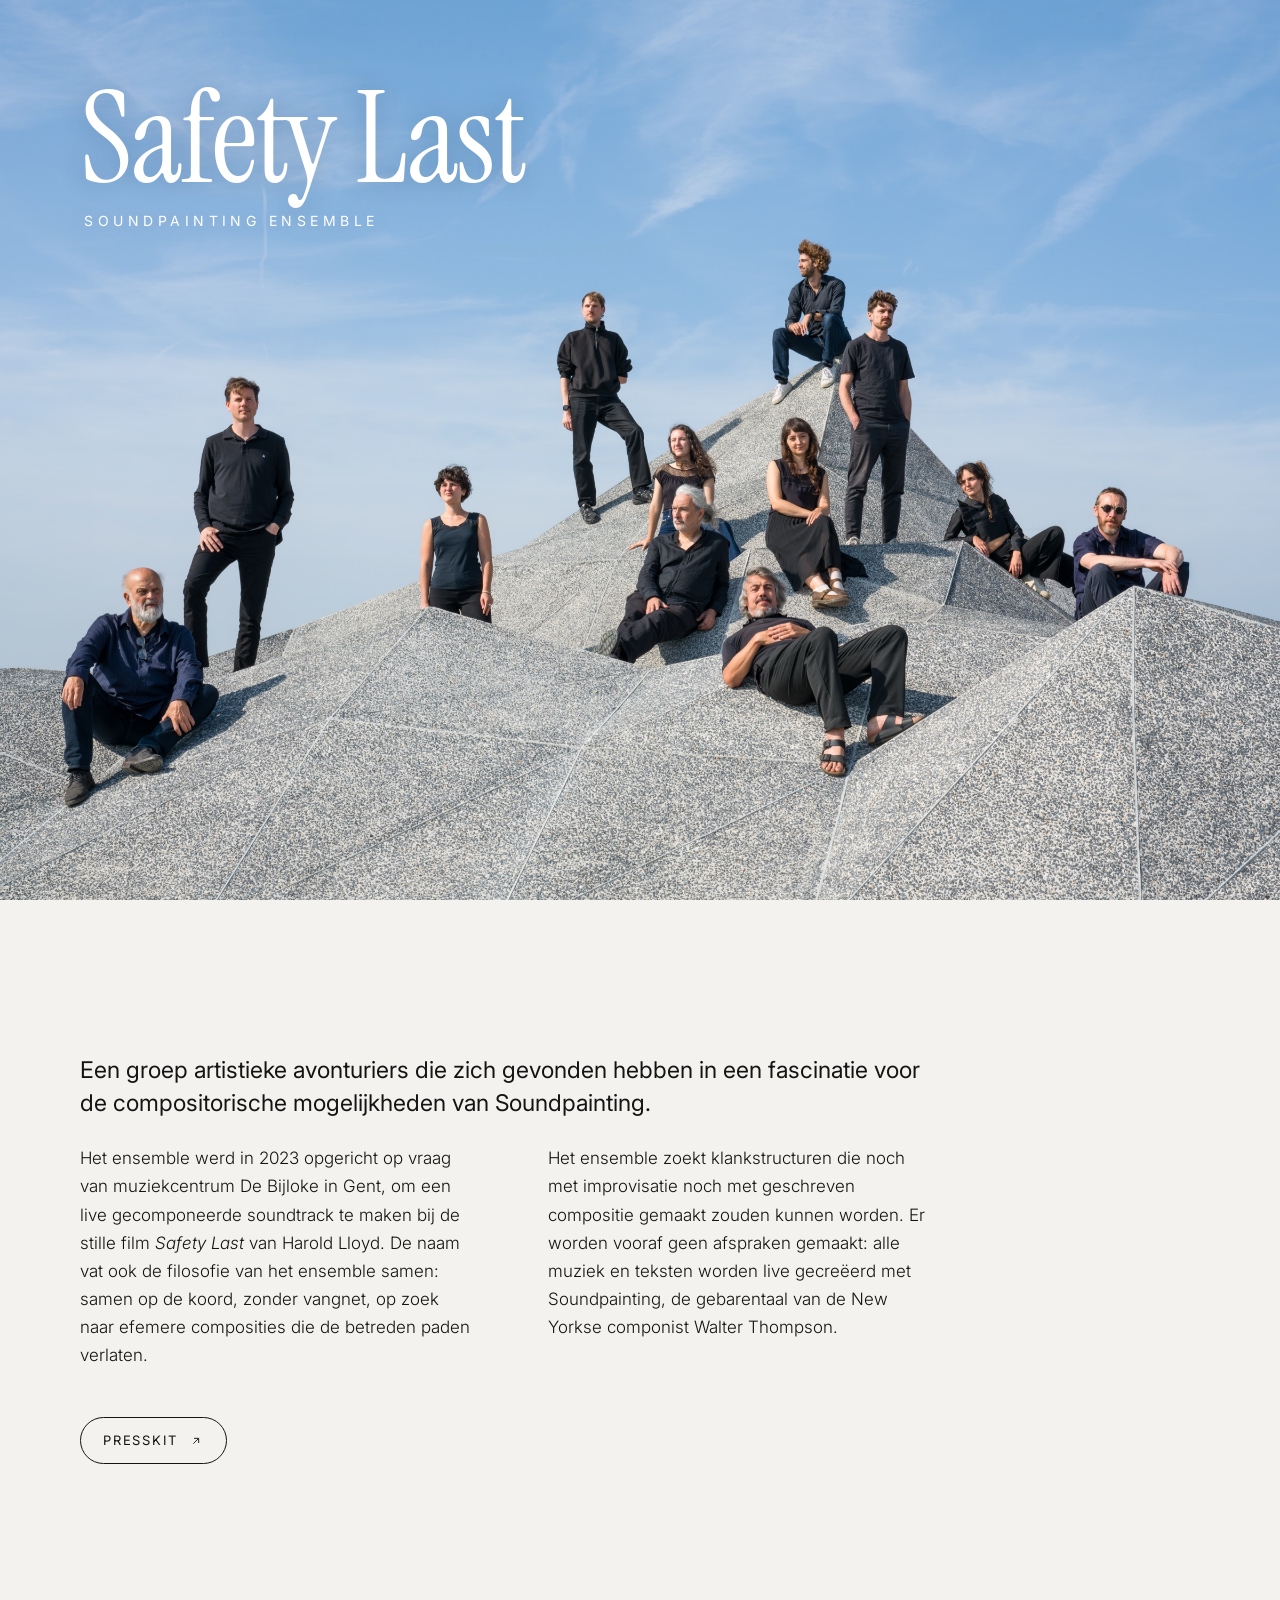
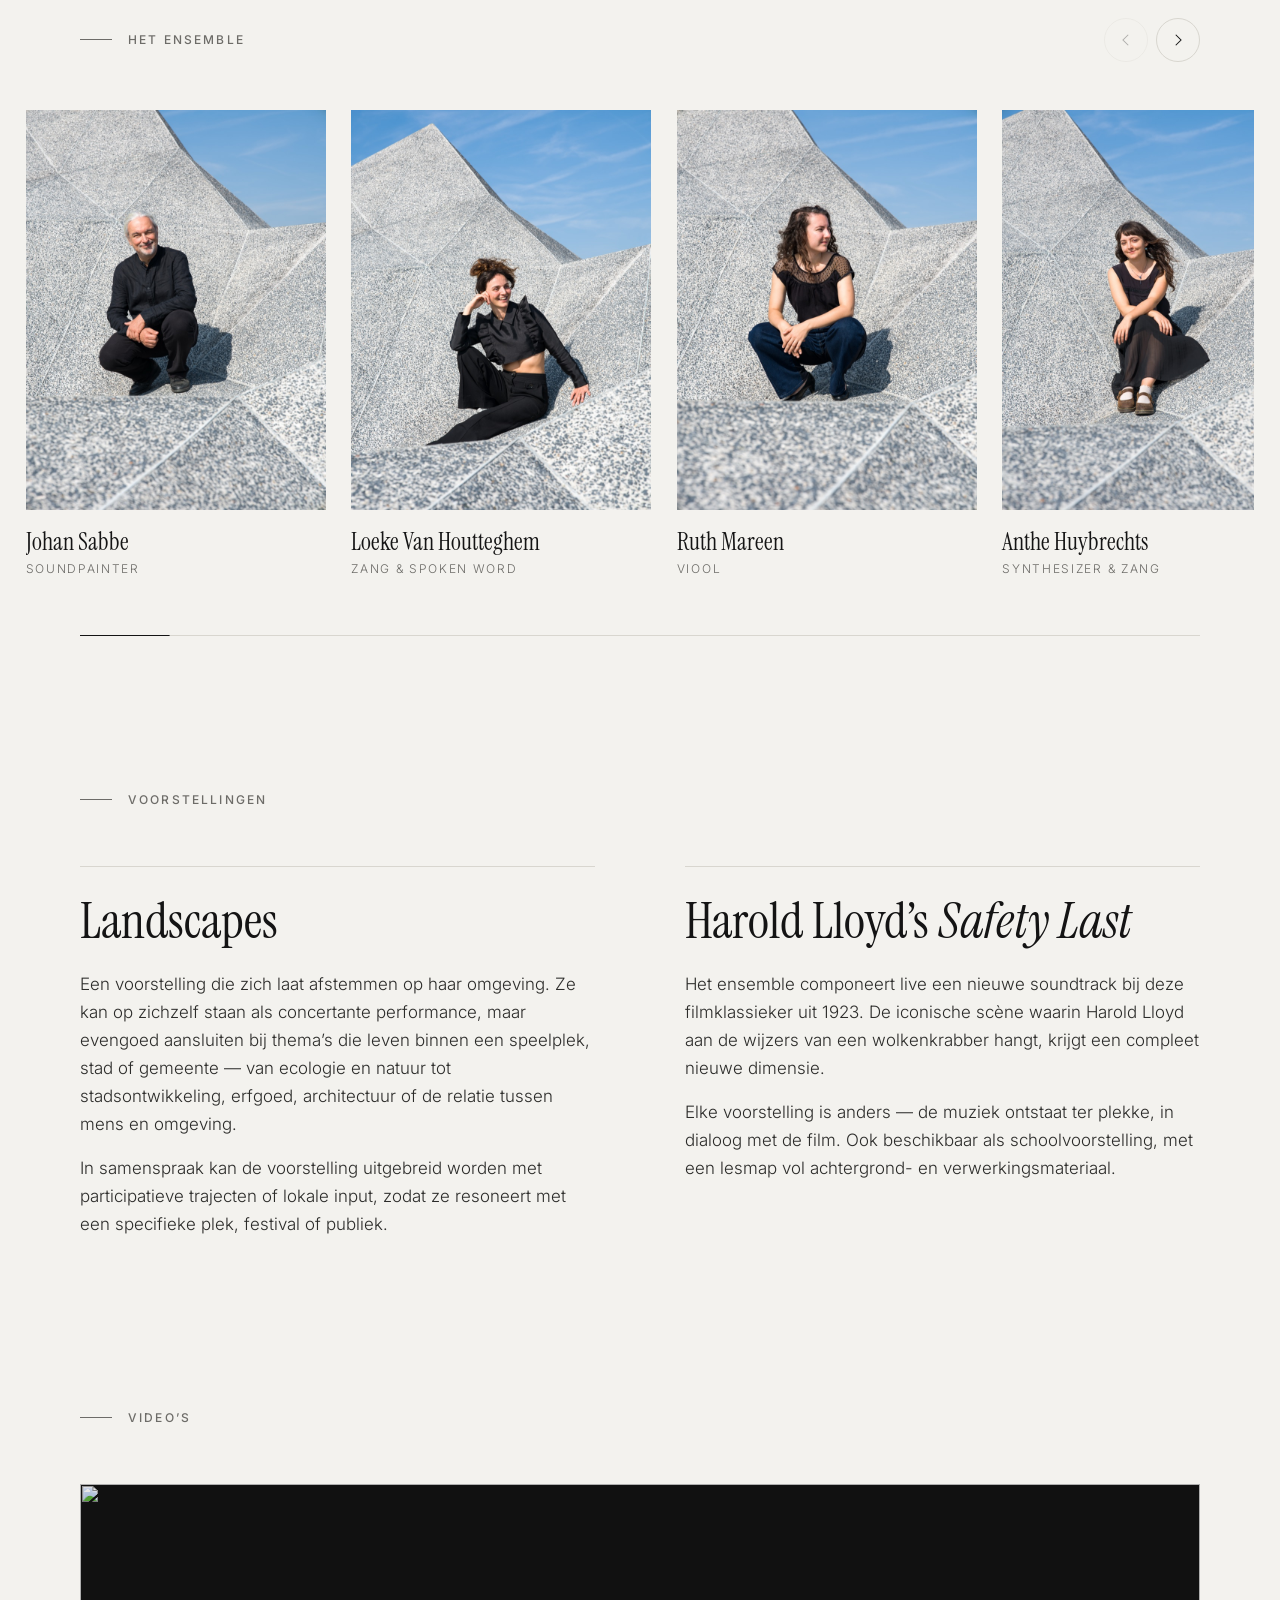
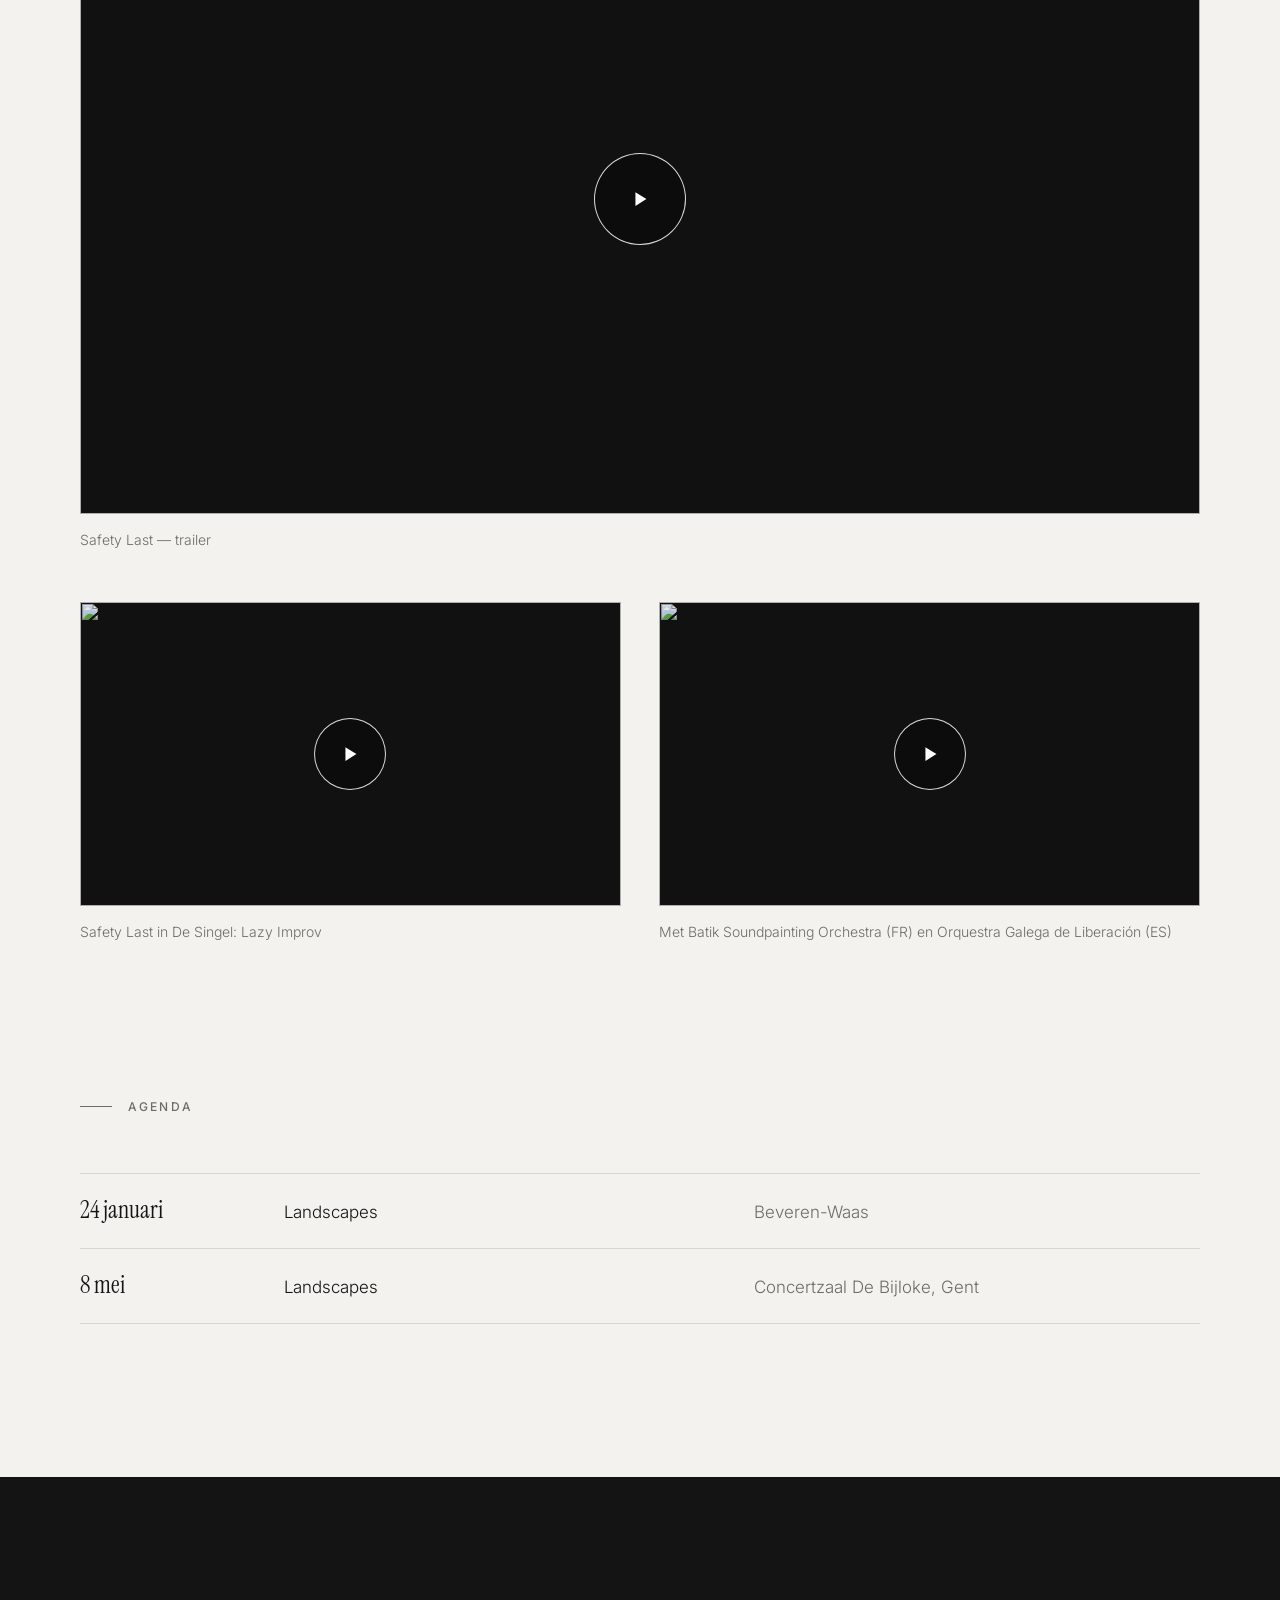
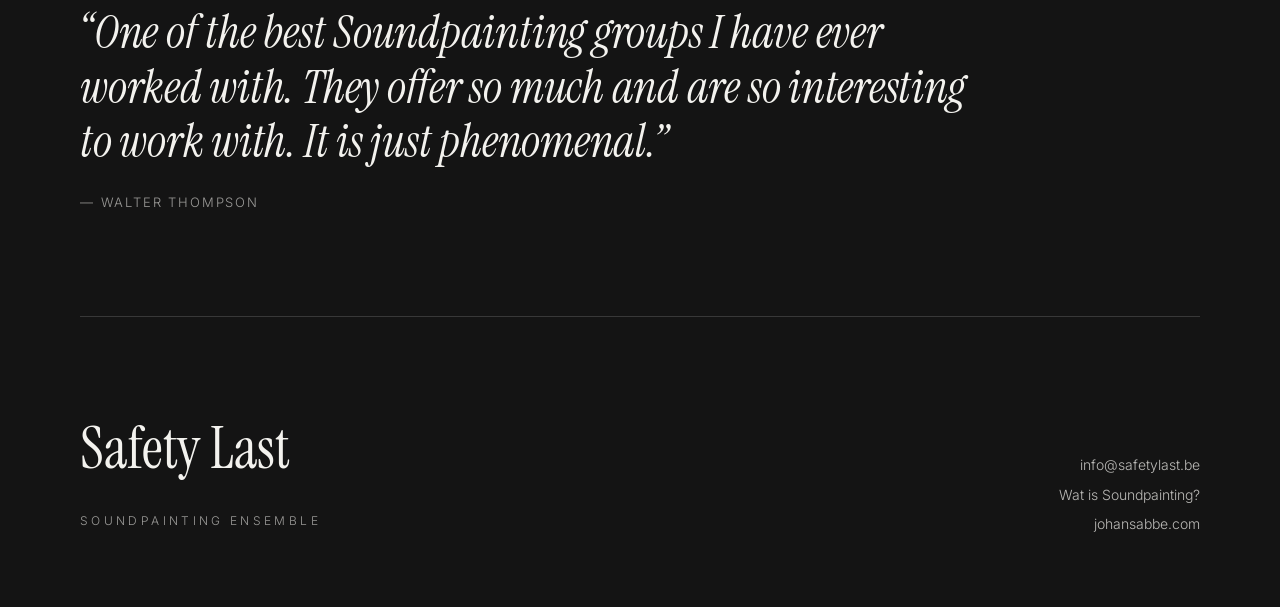
==== index.html @ 021875c9 "initial version with placeholder texts" ====
<!doctype html>
<html lang="nl">
<head>
  <meta charset="utf-8">
  <meta name="viewport" content="width=device-width, initial-scale=1">
  <title>Safety Last Soundpainting Ensemble</title>
  <meta name="description" content="Safety Last Soundpainting Ensemble — een groep artistieke avonturiers die live muziek componeert met Soundpainting, onder leiding van Johan Sabbe.">
  <meta property="og:title" content="Safety Last Soundpainting Ensemble">
  <meta property="og:description" content="Samen op de koord, zonder vangnet: live gecomponeerde muziek met Soundpainting.">
  <meta property="og:image" content="assets/images/web/outcrop-group-1200.jpg">
  <meta name="theme-color" content="#f3f2ee">

  <link rel="preconnect" href="https://fonts.googleapis.com">
  <link rel="preconnect" href="https://fonts.gstatic.com" crossorigin>
  <link href="https://fonts.googleapis.com/css2?family=Instrument+Serif:ital@0;1&family=Inter:wght@300;400;500&display=swap" rel="stylesheet">
  <link rel="stylesheet" href="css/style.css">
</head>
<body>

  <!-- ============ HERO ============ -->
  <header class="hero">
    <img class="hero__image"
         src="assets/images/web/outcrop-group.jpg"
         srcset="assets/images/web/outcrop-group-1200.jpg 1200w, assets/images/web/outcrop-group.jpg 2400w"
         sizes="100vw"
         alt="De leden van het Safety Last Soundpainting Ensemble, in het zwart gekleed, op een granieten rots tegen een blauwe lucht"
         fetchpriority="high">
    <div class="hero__title">
      <h1>Safety Last</h1>
      <p>Soundpainting Ensemble</p>
    </div>
  </header>

  <main>

    <!-- ============ ABOUT ============ -->
    <section class="section about" id="about">
      <div class="container">
        <div class="about__text">
          <p class="lead">Een groep artistieke avonturiers die zich gevonden hebben in een fascinatie voor de compositorische mogelijkheden van Soundpainting.</p>
          <p>Het ensemble werd in 2023 opgericht op vraag van muziekcentrum De Bijloke in Gent, om een live gecomponeerde soundtrack te maken bij de stille film <em>Safety Last</em> van Harold Lloyd. De naam vat ook de filosofie van het ensemble samen: samen op de koord, zonder vangnet, op zoek naar efemere composities die de betreden paden verlaten.</p>
          <p>Het ensemble zoekt klankstructuren die noch met improvisatie noch met geschreven compositie gemaakt zouden kunnen worden. Er worden vooraf geen afspraken gemaakt: alle muziek en teksten worden live gecreëerd met Soundpainting, de gebarentaal van de New Yorkse componist Walter Thompson.</p>
        </div>
        <a class="button" href="https://drive.google.com/drive/folders/1yT1IMN-E1XlwsMQwy6n_-LldkRxHavXm" target="_blank" rel="noopener">
          Presskit
          <svg viewBox="0 0 24 24" aria-hidden="true"><path d="M8 16L16 8M9 8h7v7"/></svg>
        </a>
      </div>
    </section>

    <!-- ============ ENSEMBLE CAROUSEL ============
         To add a member: copy one <li class="member"> block, change the photo, name, role and bio. -->
    <section class="section ensemble" aria-labelledby="ensemble-title">
      <div class="container section__head">
        <h2 id="ensemble-title" class="label">Het ensemble</h2>
        <div class="carousel__controls">
          <button class="carousel__btn" type="button" data-dir="-1" aria-label="Vorige leden">
            <svg viewBox="0 0 24 24" aria-hidden="true"><path d="M15 5l-7 7 7 7"/></svg>
          </button>
          <button class="carousel__btn" type="button" data-dir="1" aria-label="Volgende leden">
            <svg viewBox="0 0 24 24" aria-hidden="true"><path d="M9 5l7 7-7 7"/></svg>
          </button>
        </div>
      </div>

      <div class="carousel">
        <ul class="carousel__track">
          <li class="member" tabindex="0">
            <div class="member__photo">
              <img src="assets/images/web/johan.jpg" alt="Johan Sabbe" loading="lazy" width="800" height="1067">
              <p class="member__bio">Lorem ipsum dolor sit amet, consectetur adipiscing elit, sed do eiusmod tempor. Ut enim ad minim veniam, quis nostrud exercitation ullamco laboris. Duis aute irure dolor in reprehenderit in voluptate velit esse cillum dolore.</p>
            </div>
            <h3 class="member__name">Johan Sabbe</h3>
            <p class="member__role">Soundpainter</p>
          </li>
          <li class="member" tabindex="0">
            <div class="member__photo">
              <img src="assets/images/web/loeke.jpg" alt="Loeke Van Houtteghem" loading="lazy" width="800" height="1067">
              <p class="member__bio">Lorem ipsum dolor sit amet, consectetur adipiscing elit, sed do eiusmod tempor. Ut enim ad minim veniam, quis nostrud exercitation ullamco laboris. Duis aute irure dolor in reprehenderit in voluptate velit esse cillum dolore.</p>
            </div>
            <h3 class="member__name">Loeke Van Houtteghem</h3>
            <p class="member__role">Zang &amp; spoken word</p>
          </li>
          <li class="member" tabindex="0">
            <div class="member__photo">
              <img src="assets/images/web/ruth.jpg" alt="Ruth Mareen" loading="lazy" width="800" height="1067">
              <p class="member__bio">Lorem ipsum dolor sit amet, consectetur adipiscing elit, sed do eiusmod tempor. Ut enim ad minim veniam, quis nostrud exercitation ullamco laboris. Duis aute irure dolor in reprehenderit in voluptate velit esse cillum dolore.</p>
            </div>
            <h3 class="member__name">Ruth Mareen</h3>
            <p class="member__role">Viool</p>
          </li>
          <li class="member" tabindex="0">
            <div class="member__photo">
              <img src="assets/images/web/anthe.jpg" alt="Anthe Huybrechts" loading="lazy" width="800" height="1067">
              <p class="member__bio">Lorem ipsum dolor sit amet, consectetur adipiscing elit, sed do eiusmod tempor. Ut enim ad minim veniam, quis nostrud exercitation ullamco laboris. Duis aute irure dolor in reprehenderit in voluptate velit esse cillum dolore.</p>
            </div>
            <h3 class="member__name">Anthe Huybrechts</h3>
            <p class="member__role">Synthesizer &amp; zang</p>
          </li>
          <li class="member" tabindex="0">
            <div class="member__photo">
              <img src="assets/images/web/kris.jpg" alt="Kris Matthynssens" loading="lazy" width="800" height="1067">
              <p class="member__bio">Lorem ipsum dolor sit amet, consectetur adipiscing elit, sed do eiusmod tempor. Ut enim ad minim veniam, quis nostrud exercitation ullamco laboris. Duis aute irure dolor in reprehenderit in voluptate velit esse cillum dolore.</p>
            </div>
            <h3 class="member__name">Kris Matthynssens</h3>
            <p class="member__role">Altviool</p>
          </li>
          <li class="member" tabindex="0">
            <div class="member__photo">
              <img src="assets/images/web/dirk.jpg" alt="Dirk Moelants" loading="lazy" width="800" height="1067">
              <p class="member__bio">Lorem ipsum dolor sit amet, consectetur adipiscing elit, sed do eiusmod tempor. Ut enim ad minim veniam, quis nostrud exercitation ullamco laboris. Duis aute irure dolor in reprehenderit in voluptate velit esse cillum dolore.</p>
            </div>
            <h3 class="member__name">Dirk Moelants</h3>
            <p class="member__role">Viola da gamba</p>
          </li>
          <li class="member" tabindex="0">
            <div class="member__photo">
              <img src="assets/images/web/nathalie.jpg" alt="Nathalie Van Meirvenne" loading="lazy" width="800" height="1067">
              <p class="member__bio">Lorem ipsum dolor sit amet, consectetur adipiscing elit, sed do eiusmod tempor. Ut enim ad minim veniam, quis nostrud exercitation ullamco laboris. Duis aute irure dolor in reprehenderit in voluptate velit esse cillum dolore.</p>
            </div>
            <h3 class="member__name">Nathalie Van Meirvenne</h3>
            <p class="member__role">Basfluit</p>
          </li>
          <li class="member" tabindex="0">
            <div class="member__photo">
              <img src="assets/images/web/wardg.jpg" alt="Ward Ginneberge" loading="lazy" width="800" height="1067">
              <p class="member__bio">Lorem ipsum dolor sit amet, consectetur adipiscing elit, sed do eiusmod tempor. Ut enim ad minim veniam, quis nostrud exercitation ullamco laboris. Duis aute irure dolor in reprehenderit in voluptate velit esse cillum dolore.</p>
            </div>
            <h3 class="member__name">Ward Ginneberge</h3>
            <p class="member__role">Accordeon</p>
          </li>
          <li class="member" tabindex="0">
            <div class="member__photo">
              <img src="assets/images/web/laurens.jpg" alt="Laurens Van Bouwelen" loading="lazy" width="800" height="1067">
              <p class="member__bio">Lorem ipsum dolor sit amet, consectetur adipiscing elit, sed do eiusmod tempor. Ut enim ad minim veniam, quis nostrud exercitation ullamco laboris. Duis aute irure dolor in reprehenderit in voluptate velit esse cillum dolore.</p>
            </div>
            <h3 class="member__name">Laurens Van Bouwelen</h3>
            <p class="member__role">Percussie</p>
          </li>
          <li class="member" tabindex="0">
            <div class="member__photo">
              <img src="assets/images/web/flor.jpg" alt="Flor Delombaerde" loading="lazy" width="800" height="1067">
              <p class="member__bio">Lorem ipsum dolor sit amet, consectetur adipiscing elit, sed do eiusmod tempor. Ut enim ad minim veniam, quis nostrud exercitation ullamco laboris. Duis aute irure dolor in reprehenderit in voluptate velit esse cillum dolore.</p>
            </div>
            <h3 class="member__name">Flor Delombaerde</h3>
            <p class="member__role">Contrabas</p>
          </li>
          <li class="member" tabindex="0">
            <div class="member__photo">
              <img src="assets/images/web/wardv.jpg" alt="Ward De Vleeschhouwer" loading="lazy" width="800" height="1067">
              <p class="member__bio">Lorem ipsum dolor sit amet, consectetur adipiscing elit, sed do eiusmod tempor. Ut enim ad minim veniam, quis nostrud exercitation ullamco laboris. Duis aute irure dolor in reprehenderit in voluptate velit esse cillum dolore.</p>
            </div>
            <h3 class="member__name">Ward De Vleeschhouwer</h3>
            <p class="member__role">Piano</p>
          </li>
          <li class="member" tabindex="0">
            <div class="member__photo">
              <img src="assets/images/web/kobe.jpg" alt="Kobe Wens" loading="lazy" width="800" height="1067">
              <p class="member__bio">Lorem ipsum dolor sit amet, consectetur adipiscing elit, sed do eiusmod tempor. Ut enim ad minim veniam, quis nostrud exercitation ullamco laboris. Duis aute irure dolor in reprehenderit in voluptate velit esse cillum dolore.</p>
            </div>
            <h3 class="member__name">Kobe Wens</h3>
            <p class="member__role">Bruitage &amp; video</p>
          </li>
        </ul>
      </div>

      <div class="container">
        <div class="carousel__progress" aria-hidden="true"><span></span></div>
      </div>
    </section>

    <!-- ============ PROGRAMMES ============ -->
    <section class="section programmes" aria-labelledby="programmes-title">
      <div class="container">
        <h2 id="programmes-title" class="label">Voorstellingen</h2>
        <div class="programmes__grid">
          <article class="programme">
            <h3>Landscapes</h3>
            <p>Een voorstelling die zich laat afstemmen op haar omgeving. Ze kan op zichzelf staan als concertante performance, maar evengoed aansluiten bij thema’s die leven binnen een speelplek, stad of gemeente — van ecologie en natuur tot stadsontwikkeling, erfgoed, architectuur of de relatie tussen mens en omgeving.</p>
            <p>In samenspraak kan de voorstelling uitgebreid worden met participatieve trajecten of lokale input, zodat ze resoneert met een specifieke plek, festival of publiek.</p>
          </article>
          <article class="programme">
            <h3>Harold Lloyd’s <em>Safety Last</em></h3>
            <p>Het ensemble componeert live een nieuwe soundtrack bij deze filmklassieker uit 1923. De iconische scène waarin Harold Lloyd aan de wijzers van een wolkenkrabber hangt, krijgt een compleet nieuwe dimensie.</p>
            <p>Elke voorstelling is anders — de muziek ontstaat ter plekke, in dialoog met de film. Ook beschikbaar als schoolvoorstelling, met een lesmap vol achtergrond- en verwerkingsmateriaal.</p>
          </article>
        </div>
      </div>
    </section>

    <!-- ============ VIDEOS ============
         To add a video: copy one <figure class="video"> and paste the YouTube link
         (or just the video ID) into data-youtube. The caption becomes the title. -->
    <section class="section videos" aria-labelledby="videos-title">
      <div class="container">
        <h2 id="videos-title" class="label">Video’s</h2>
        <div class="videos__grid">
          <figure class="video video--featured">
            <div class="yt" data-youtube="https://www.youtube.com/watch?v=gT-nIDv5_p8"></div>
            <figcaption>Safety Last — trailer</figcaption>
          </figure>
          <figure class="video">
            <div class="yt" data-youtube="https://www.youtube.com/watch?v=-gH1btOsC6o"></div>
            <figcaption>Safety Last in De Singel: Lazy Improv</figcaption>
          </figure>
          <figure class="video">
            <div class="yt" data-youtube="https://www.youtube.com/watch?v=wLnIf7oFT-Y"></div>
            <figcaption>Met Batik Soundpainting Orchestra (FR) en Orquestra Galega de Liberación (ES)</figcaption>
          </figure>
        </div>
      </div>
    </section>

    <!-- ============ AGENDA ============ -->
    <section class="section agenda" aria-labelledby="agenda-title">
      <div class="container">
        <h2 id="agenda-title" class="label">Agenda</h2>
        <ul class="agenda__list">
          <li><time>24 januari</time><span>Landscapes</span><span>Beveren-Waas</span></li>
          <li><time>8 mei</time><span>Landscapes</span><span>Concertzaal De Bijloke, Gent</span></li>
        </ul>
      </div>
    </section>

  </main>

  <!-- ============ FOOTER ============ -->
  <footer class="footer">
    <div class="container">
      <blockquote class="quote">
        <p>“One of the best Soundpainting groups I have ever worked with. They offer so much and are so interesting to work with. It is just phenomenal.”</p>
        <cite>Walter Thompson</cite>
      </blockquote>
      <div class="footer__inner">
        <p class="footer__name">Safety Last<br><span>Soundpainting Ensemble</span></p>
        <ul class="footer__links">
          <li><a href="mailto:info@safetylast.be">info@safetylast.be</a></li>
          <li><a href="https://johansabbe.com/soundpainting">Wat is Soundpainting?</a></li>
          <li><a href="https://johansabbe.com">johansabbe.com</a></li>
        </ul>
      </div>
    </div>
  </footer>

  <script src="js/main.js"></script>
</body>
</html>
---- css/style.css ----
/* Palette taken from the photos: granite grey, black clothing, blue sky. */
:root {
  --paper: #f3f2ee;
  --ink: #141414;
  --muted: #6d6c68;
  --line: #d8d6cf;
  --sky: #3d78b8;

  --serif: "Instrument Serif", "Times New Roman", serif;
  --sans: "Inter", system-ui, -apple-system, "Segoe UI", sans-serif;

  --gutter: clamp(16px, 5vw, 64px);
  --max: 1120px;
  /* Left edge of .container, so full-bleed elements can line up with it. */
  --edge: max(var(--gutter), (100vw - var(--max)) / 2);
}

*,
*::before,
*::after { box-sizing: border-box; }

html { -webkit-text-size-adjust: 100%; }

body {
  margin: 0;
  background: var(--paper);
  color: var(--ink);
  font-family: var(--sans);
  font-weight: 300;
  font-size: 17px;
  line-height: 1.65;
  -webkit-font-smoothing: antialiased;
  overflow-x: hidden;
}

img { display: block; max-width: 100%; }

a { color: inherit; }

h1, h2, h3 { margin: 0; font-weight: 400; }

.container {
  width: 100%;
  max-width: calc(var(--max) + 2 * var(--gutter));
  margin-inline: auto;
  padding-inline: var(--gutter);
}

.section { padding-block: clamp(72px, 12vw, 160px); }
.section + .section { padding-top: 0; }

.label {
  font-family: var(--sans);
  font-size: 12px;
  font-weight: 500;
  letter-spacing: 0.18em;
  text-transform: uppercase;
  color: var(--muted);
  display: flex;
  align-items: center;
  gap: 16px;
  margin-bottom: clamp(32px, 5vw, 56px);
}
.label::before {
  content: "";
  width: 32px;
  height: 1px;
  background: currentColor;
}

/* ---------- Hero ---------- */

.hero {
  position: relative;
  height: 100vh;
  height: 100svh;
  min-height: 520px;
  overflow: hidden;
  background: #8fb3dc;
}

.hero__image {
  width: 100%;
  height: 100%;
  object-fit: cover;
  object-position: 50% 78%;
  animation: hero-in 1.8s cubic-bezier(.2, .7, .2, 1) both;
}

.hero__title {
  position: absolute;
  top: clamp(28px, 9vh, 110px);
  left: var(--edge);
  color: #fff;
  text-shadow: 0 1px 24px rgba(20, 50, 90, .25);
  animation: fade-up 1.2s .4s cubic-bezier(.2, .7, .2, 1) both;
}

.hero__title h1 {
  font-family: var(--serif);
  font-size: clamp(3.4rem, 10vw, 9rem);
  line-height: .9;
  letter-spacing: -0.01em;
}

.hero__title p {
  margin: .9em 0 0 .3em;
  font-size: clamp(11px, 1.1vw, 14px);
  font-weight: 400;
  letter-spacing: .32em;
  text-transform: uppercase;
}

@keyframes hero-in {
  from { transform: scale(1.06); opacity: 0; }
  to   { transform: scale(1);    opacity: 1; }
}
@keyframes fade-up {
  from { transform: translateY(16px); opacity: 0; }
  to   { transform: none;             opacity: 1; }
}

/* On portrait screens show the whole photo so no one is cropped out. */
@media (max-aspect-ratio: 1/1) {
  .hero { height: auto; min-height: 0; }
  .hero__image { height: auto; aspect-ratio: 4 / 3; }
  .hero__title { top: 7vw; }
  .hero__title h1 { font-size: 13vw; }
  .hero__title p { font-size: 2.4vw; letter-spacing: .28em; }
}

/* ---------- About ---------- */

.about__text {
  display: grid;
  grid-template-columns: repeat(2, minmax(0, 1fr));
  gap: 24px clamp(32px, 6vw, 80px);
  max-width: 860px;
}
.about__text p { margin: 0; }
.about__text .lead {
  grid-column: 1 / -1;
  font-size: clamp(1.2rem, 1.8vw, 1.45rem);
  line-height: 1.45;
  font-weight: 400;
}

@media (max-width: 720px) {
  .about__text { grid-template-columns: 1fr; }
}

.button {
  display: inline-flex;
  align-items: center;
  gap: 10px;
  margin-top: clamp(32px, 4vw, 48px);
  padding: 12px 22px;
  border: 1px solid var(--ink);
  border-radius: 999px;
  font-size: 13px;
  font-weight: 400;
  letter-spacing: .14em;
  text-transform: uppercase;
  text-decoration: none;
  transition: background .25s, color .25s;
}
.button svg {
  width: 16px;
  height: 16px;
  fill: none;
  stroke: currentColor;
  stroke-width: 1.4;
  transition: transform .25s;
}
.button:hover,
.button:focus-visible {
  background: var(--ink);
  color: var(--paper);
}
.button:hover svg { transform: translate(2px, -2px); }

/* ---------- Ensemble carousel ---------- */

.section__head {
  display: flex;
  align-items: flex-end;
  justify-content: space-between;
  gap: 16px;
}
.section__head .label { margin-bottom: clamp(32px, 5vw, 56px); }

.carousel__controls {
  display: flex;
  gap: 8px;
  margin-bottom: clamp(24px, 4vw, 44px);
}

.carousel__btn {
  width: 44px;
  height: 44px;
  display: grid;
  place-items: center;
  border: 1px solid var(--line);
  border-radius: 50%;
  background: transparent;
  color: var(--ink);
  cursor: pointer;
  transition: background .25s, color .25s, border-color .25s, opacity .25s;
}
.carousel__btn svg {
  width: 18px;
  height: 18px;
  fill: none;
  stroke: currentColor;
  stroke-width: 1.4;
}
.carousel__btn:hover:not(:disabled) {
  background: var(--ink);
  border-color: var(--ink);
  color: var(--paper);
}
.carousel__btn:disabled { opacity: .3; cursor: default; }

.carousel__track {
  display: flex;
  gap: clamp(16px, 2vw, 28px);
  /* Side margin: the whole scrolling row is inset, so cards clip at the margin, not the screen edge. */
  margin: 0 clamp(16px, 2vw, 28px);
  padding: 4px 0 8px;
  list-style: none;
  overflow-x: auto;
  scroll-snap-type: x mandatory;
  scrollbar-width: none;
  overscroll-behavior-x: contain;
}
.carousel__track::-webkit-scrollbar { display: none; }

.member {
  flex: 0 0 clamp(220px, 24vw, 300px);
  scroll-snap-align: start;
  outline: none;
}

.member__photo {
  position: relative;
  aspect-ratio: 3 / 4;
  overflow: hidden;
  background: #c9c8c2;
}

.member__photo img {
  width: 100%;
  height: 100%;
  object-fit: cover;
  transition: transform 1.1s cubic-bezier(.2, .7, .2, 1), filter .8s;
}

.member__bio {
  position: absolute;
  inset: 0;
  margin: 0;
  display: flex;
  align-items: flex-end;
  padding: clamp(18px, 2vw, 26px);
  font-size: 14px;
  line-height: 1.6;
  font-weight: 300;
  color: #fff;
  background: linear-gradient(to top, rgba(12, 12, 12, .88) 0%, rgba(12, 12, 12, .62) 55%, rgba(12, 12, 12, .15) 100%);
  opacity: 0;
  transform: translateY(12px);
  transition: opacity .5s ease, transform .6s cubic-bezier(.2, .7, .2, 1);
}

.member:hover .member__photo img,
.member:focus-visible .member__photo img,
.member.is-open .member__photo img {
  transform: scale(1.05);
  filter: grayscale(.6);
}
.member:hover .member__bio,
.member:focus-visible .member__bio,
.member.is-open .member__bio {
  opacity: 1;
  transform: none;
}
.member:focus-visible .member__photo { outline: 1px solid var(--ink); outline-offset: 4px; }

.member__name {
  margin-top: 18px;
  font-family: var(--serif);
  font-size: 1.5rem;
  line-height: 1.15;
}
.member__role {
  margin: 4px 0 0;
  font-size: 12px;
  letter-spacing: .14em;
  text-transform: uppercase;
  color: var(--muted);
}

.carousel__progress {
  position: relative;
  height: 1px;
  margin-top: clamp(32px, 4vw, 48px);
  background: var(--line);
  overflow: hidden;
}
.carousel__progress span {
  position: absolute;
  inset: 0;
  background: var(--ink);
  transform-origin: left;
  transform: scaleX(var(--progress, 0));
  transition: transform .15s linear;
}

/* ---------- Programmes ---------- */

.programmes__grid {
  display: grid;
  grid-template-columns: repeat(2, minmax(0, 1fr));
  gap: clamp(48px, 7vw, 112px);
}

.programme {
  border-top: 1px solid var(--line);
  padding-top: 28px;
}
.programme h3 {
  font-family: var(--serif);
  font-size: clamp(2.2rem, 4vw, 3.4rem);
  line-height: 1;
  margin-bottom: 24px;
}
.programme p { margin: 0 0 16px; color: #2c2c2a; }

@media (max-width: 760px) {
  .programmes__grid { grid-template-columns: 1fr; }
}

/* ---------- Videos ---------- */

.videos__grid {
  display: grid;
  grid-template-columns: repeat(2, minmax(0, 1fr));
  gap: clamp(32px, 4vw, 56px) clamp(20px, 3vw, 40px);
}

.video { margin: 0; }
.video--featured { grid-column: 1 / -1; }

.video figcaption {
  margin-top: 14px;
  font-size: 14px;
  color: var(--muted);
}

.yt {
  position: relative;
  aspect-ratio: 16 / 9;
  background: #111;
  overflow: hidden;
}

.yt__play,
.yt iframe {
  position: absolute;
  inset: 0;
  width: 100%;
  height: 100%;
  border: 0;
}

.yt__play {
  padding: 0;
  background: none;
  cursor: pointer;
}
.yt__play img {
  width: 100%;
  height: 100%;
  object-fit: cover;
  opacity: .9;
  transition: transform 1s cubic-bezier(.2, .7, .2, 1), opacity .4s;
}
.yt__play::after {
  /* play button */
  content: "";
  position: absolute;
  left: 50%;
  top: 50%;
  width: 72px;
  height: 72px;
  margin: -36px 0 0 -36px;
  border-radius: 50%;
  border: 1px solid rgba(255, 255, 255, .85);
  background:
    no-repeat center / 22px
    url("data:image/svg+xml,%3Csvg xmlns='http://www.w3.org/2000/svg' viewBox='0 0 24 24'%3E%3Cpath d='M7 4.5v15l12-7.5z' fill='white'/%3E%3C/svg%3E"),
    rgba(0, 0, 0, .25);
  backdrop-filter: blur(4px);
  -webkit-backdrop-filter: blur(4px);
  transition: transform .4s cubic-bezier(.2, .7, .2, 1), background-color .3s;
}
.yt__play:hover img,
.yt__play:focus-visible img { transform: scale(1.03); opacity: 1; }
.yt__play:hover::after,
.yt__play:focus-visible::after { transform: scale(1.08); background-color: rgba(0, 0, 0, .45); }
.video--featured .yt__play::after { width: 92px; height: 92px; margin: -46px 0 0 -46px; }

@media (max-width: 640px) {
  .videos__grid { grid-template-columns: 1fr; }
}

/* ---------- Agenda ---------- */

.agenda__list {
  margin: 0;
  padding: 0;
  list-style: none;
  border-top: 1px solid var(--line);
}
.agenda__list li {
  display: grid;
  grid-template-columns: 180px 1fr 1fr;
  gap: 8px 24px;
  padding: 22px 0;
  border-bottom: 1px solid var(--line);
  align-items: baseline;
}
.agenda__list time {
  font-family: var(--serif);
  font-size: 1.5rem;
  line-height: 1.2;
}
.agenda__list span:last-child { color: var(--muted); }

@media (max-width: 640px) {
  .agenda__list li { grid-template-columns: 1fr; gap: 2px; }
}

/* ---------- Footer ---------- */

.quote {
  margin: 0 0 clamp(56px, 8vw, 104px);
  padding-bottom: clamp(56px, 8vw, 104px);
  border-bottom: 1px solid rgba(243, 242, 238, .16);
}
.quote p {
  margin: 0;
  max-width: 900px;
  font-family: var(--serif);
  font-style: italic;
  font-size: clamp(1.75rem, 3.6vw, 3rem);
  line-height: 1.18;
  letter-spacing: -0.005em;
}
.quote cite {
  display: block;
  margin-top: 24px;
  font-style: normal;
  font-size: 13px;
  letter-spacing: .14em;
  text-transform: uppercase;
  opacity: .6;
}
.quote cite::before { content: "— "; }

.footer {
  background: var(--ink);
  color: var(--paper);
  padding-block: clamp(72px, 10vw, 128px) clamp(48px, 6vw, 72px);
}
.footer__inner {
  display: flex;
  flex-wrap: wrap;
  justify-content: space-between;
  align-items: flex-end;
  gap: 32px;
}
.footer__name {
  margin: 0;
  font-family: var(--serif);
  font-size: clamp(2.2rem, 5vw, 3.6rem);
  line-height: 1;
}
.footer__name span {
  display: inline-block;
  margin-top: 12px;
  font-family: var(--sans);
  font-size: 12px;
  letter-spacing: .28em;
  text-transform: uppercase;
  opacity: .6;
}
.footer__links {
  margin: 0;
  padding: 0;
  list-style: none;
  font-size: 14px;
  text-align: right;
}
.footer__links li + li { margin-top: 6px; }
.footer__links a {
  text-decoration: none;
  opacity: .75;
  transition: opacity .2s;
}
.footer__links a:hover { opacity: 1; }

@media (max-width: 560px) {
  .footer__links { text-align: left; }
}

@media (prefers-reduced-motion: reduce) {
  *, *::before, *::after {
    animation: none !important;
    transition: none !important;
    scroll-behavior: auto !important;
  }
}
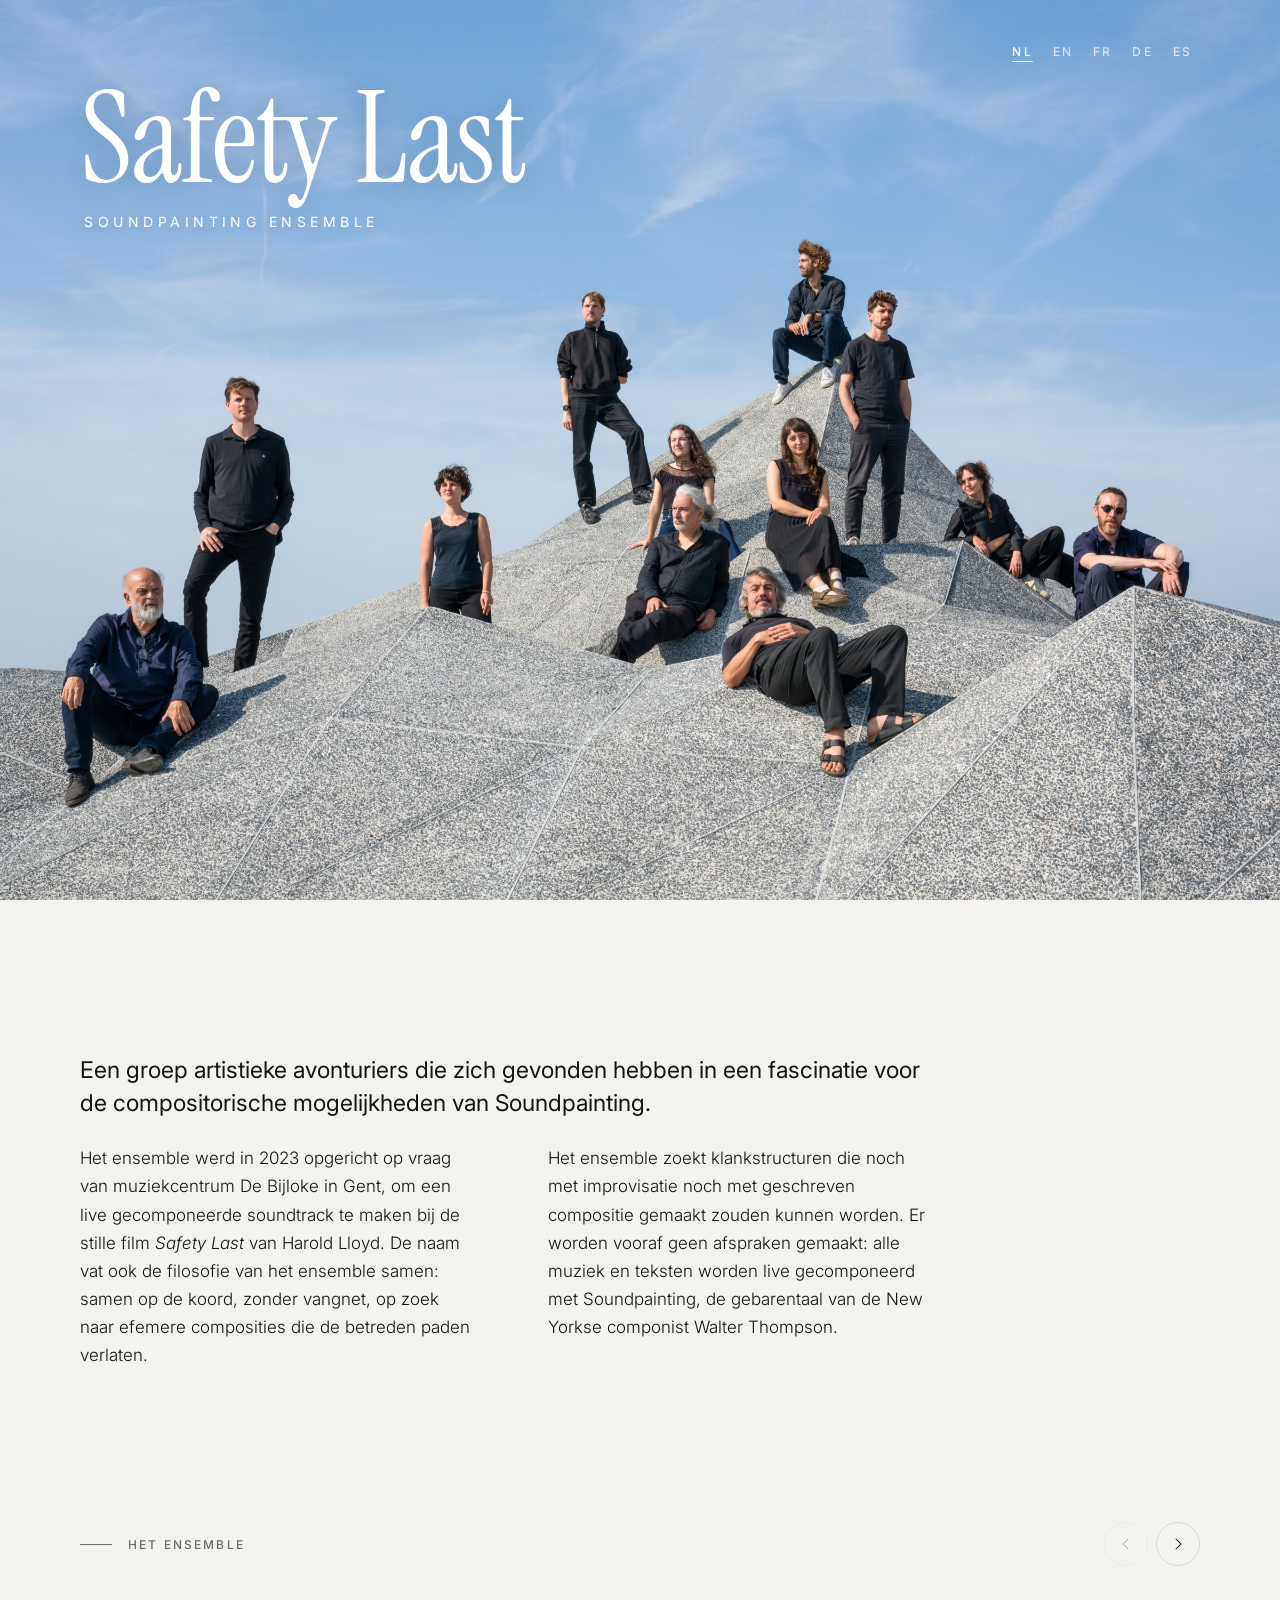
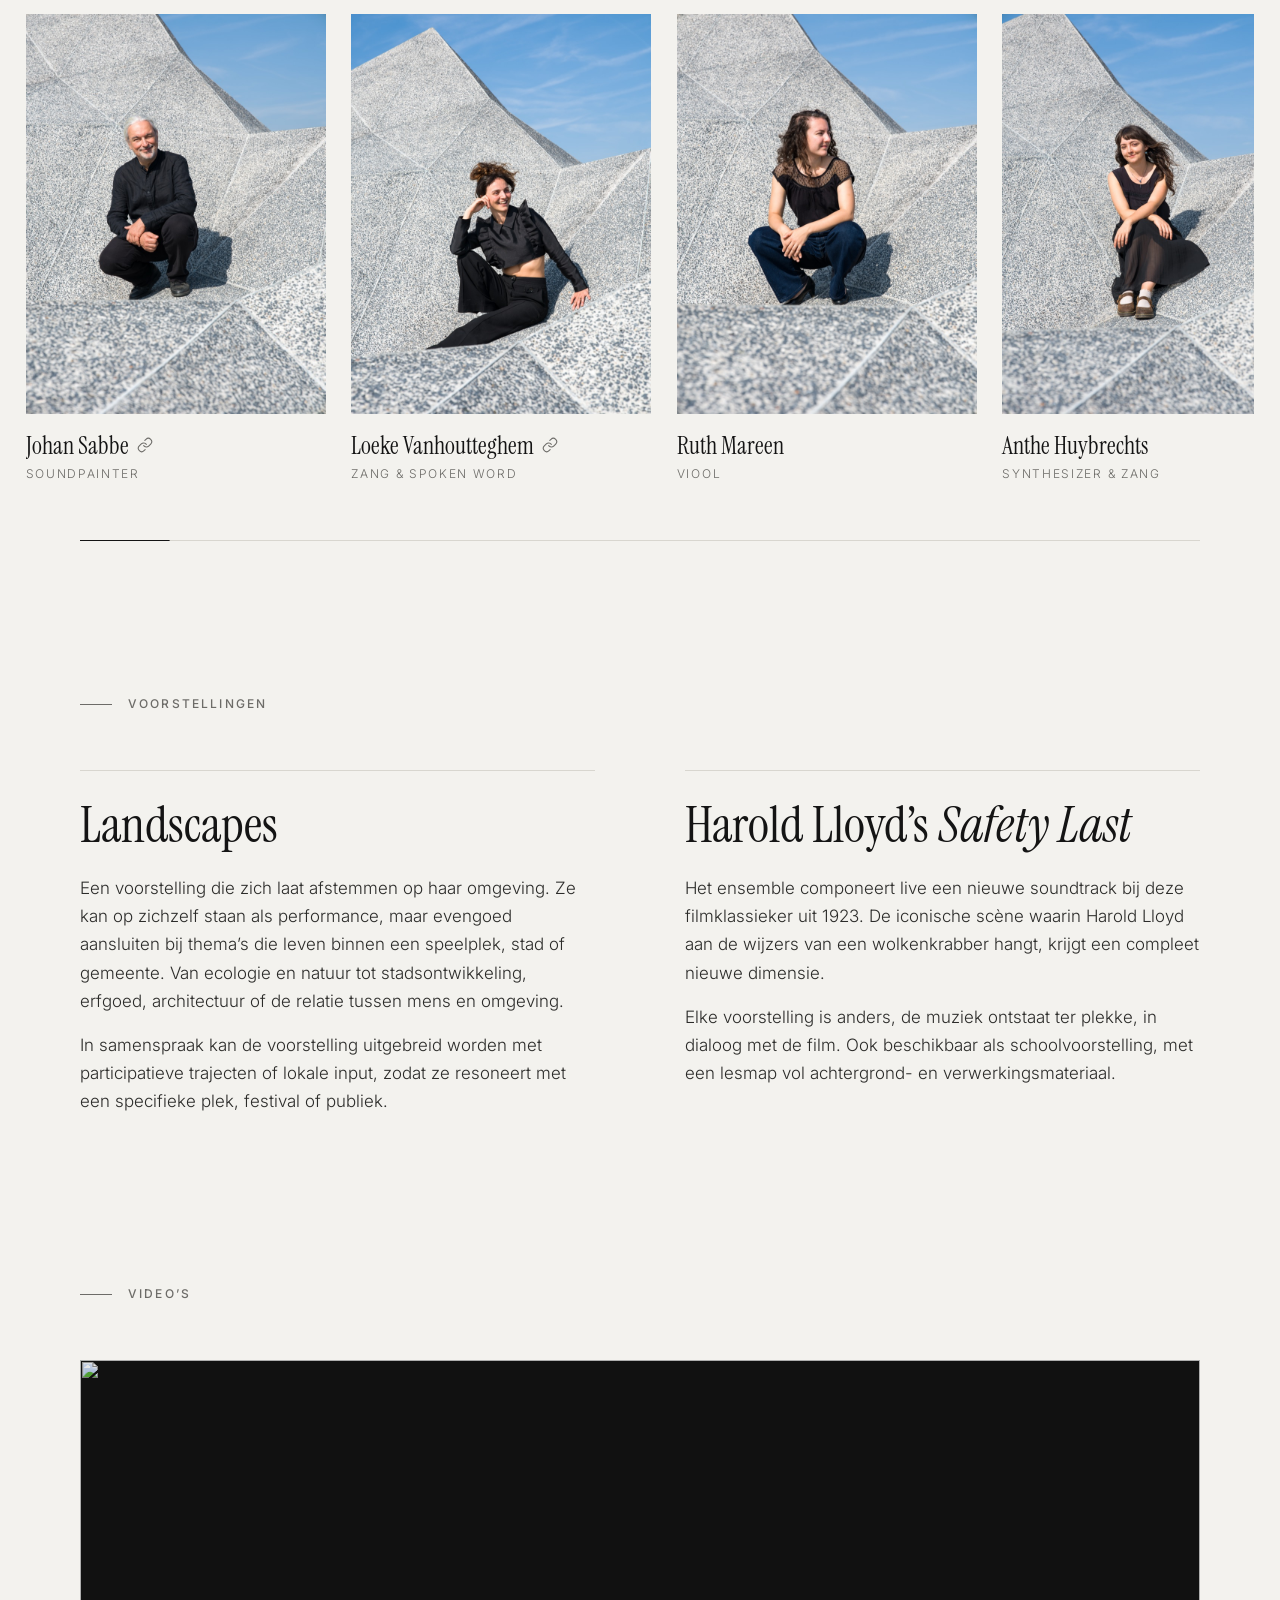
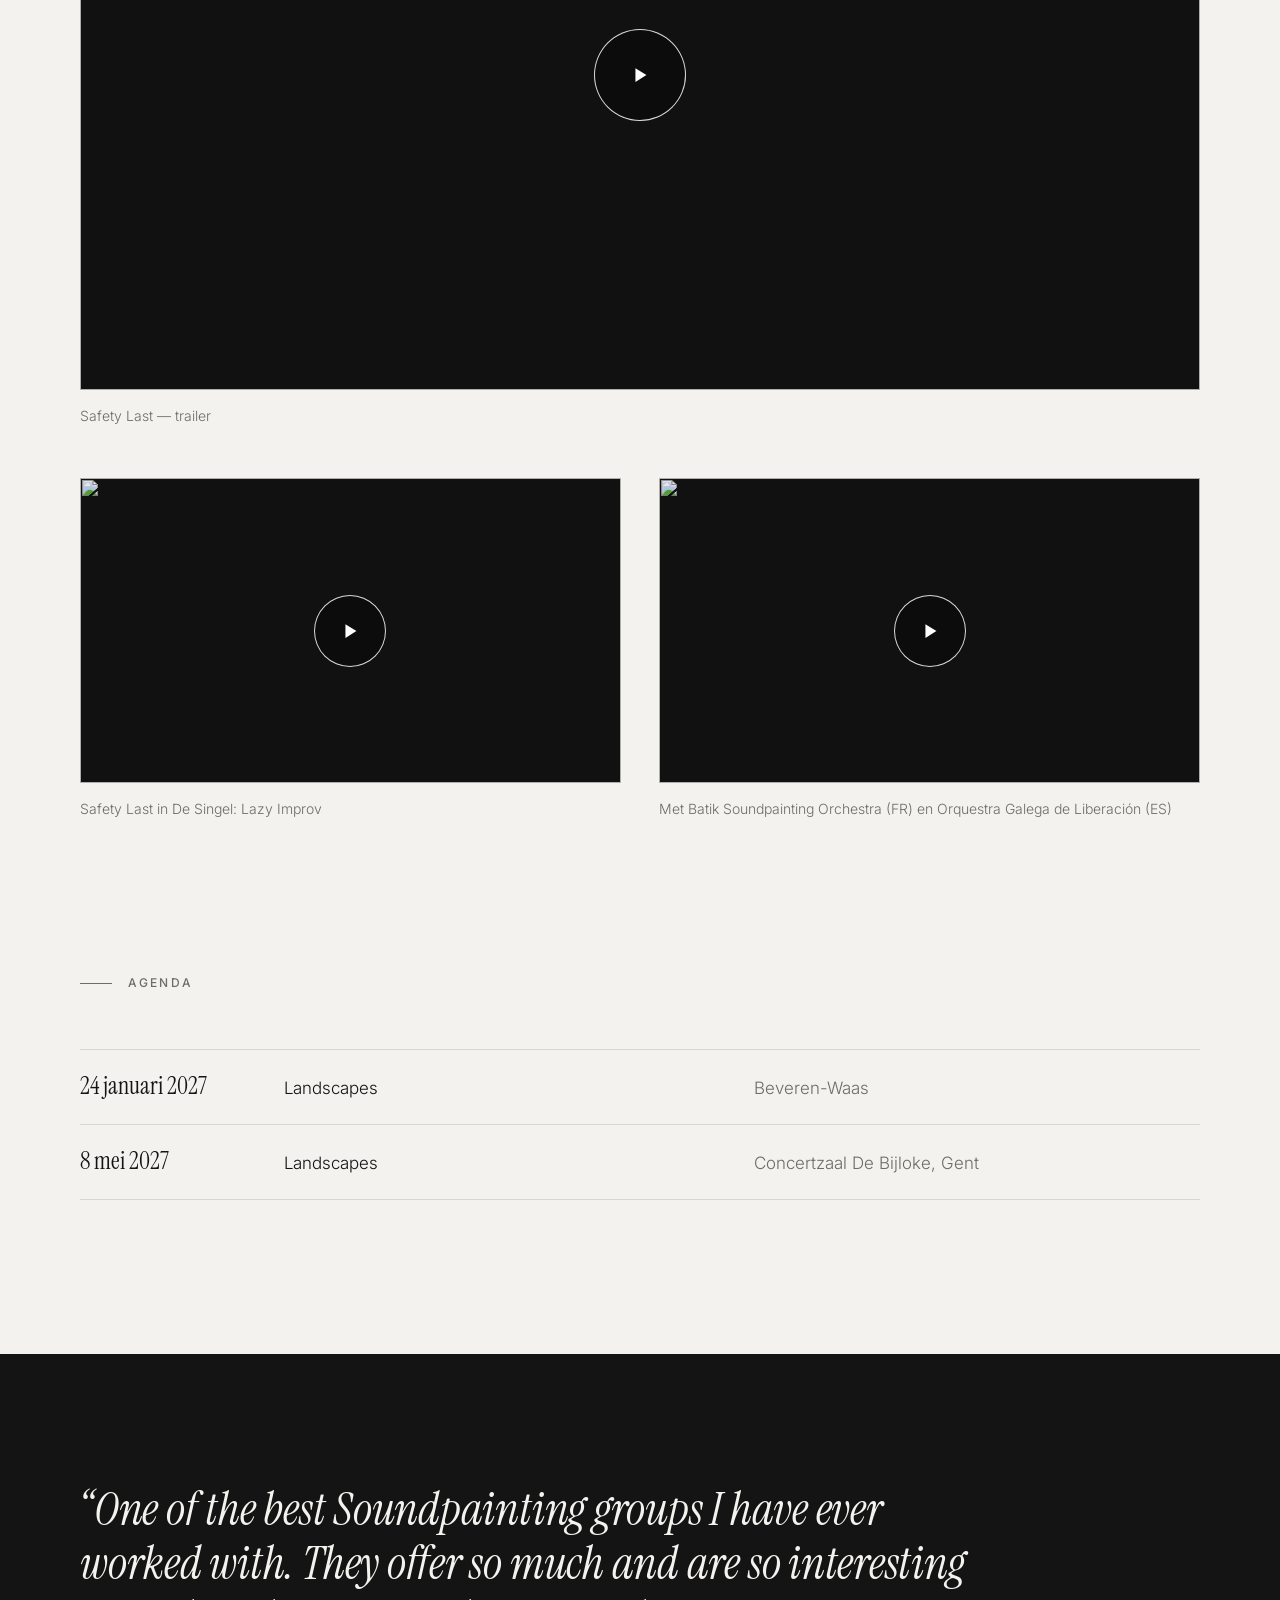
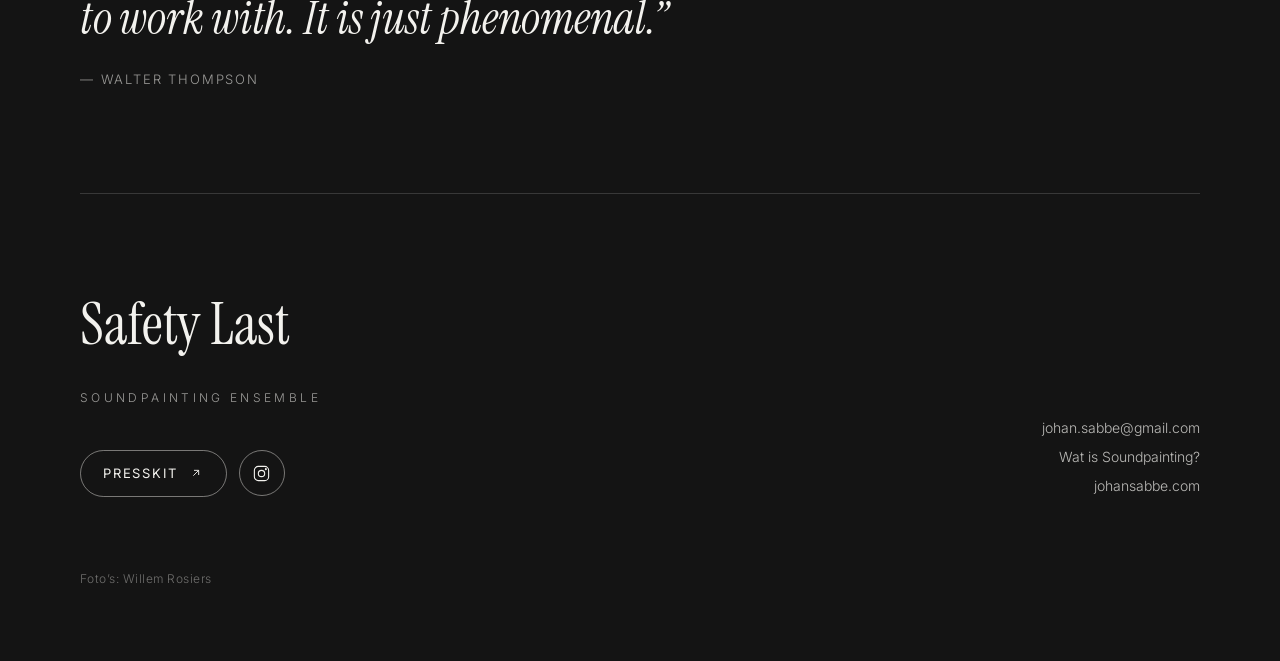
==== commit b0dc52e0: "Add languages and update links/bios" ====
--- a/index.html
+++ b/index.html
@@ -3,12 +3,86 @@
 <head>
   <meta charset="utf-8">
   <meta name="viewport" content="width=device-width, initial-scale=1">
-  <title>Safety Last Soundpainting Ensemble</title>
-  <meta name="description" content="Safety Last Soundpainting Ensemble — een groep artistieke avonturiers die live muziek componeert met Soundpainting, onder leiding van Johan Sabbe.">
+  <title>Safety Last</title>
+  <meta name="description" content="Het Safety Last Soundpainting Ensemble uit Gent componeert alle muziek live met Soundpainting, de gebarentaal van Walter Thompson. Voorstellingen: Landscapes en Harold Lloyd’s Safety Last.">
+  <link rel="canonical" href="https://safetylast.be/">
+  <link rel="alternate" hreflang="nl" href="https://safetylast.be/">
+  <link rel="alternate" hreflang="en" href="https://safetylast.be/en/">
+  <link rel="alternate" hreflang="fr" href="https://safetylast.be/fr/">
+  <link rel="alternate" hreflang="de" href="https://safetylast.be/de/">
+  <link rel="alternate" hreflang="es" href="https://safetylast.be/es/">
+  <link rel="alternate" hreflang="x-default" href="https://safetylast.be/">
+  <link rel="icon" href="favicon.svg" type="image/svg+xml">
+  <meta name="theme-color" content="#f3f2ee">
+
+  <meta property="og:type" content="website">
+  <meta property="og:site_name" content="Safety Last Soundpainting Ensemble">
   <meta property="og:title" content="Safety Last Soundpainting Ensemble">
-  <meta property="og:description" content="Samen op de koord, zonder vangnet: live gecomponeerde muziek met Soundpainting.">
-  <meta property="og:image" content="assets/images/web/outcrop-group-1200.jpg">
-  <meta name="theme-color" content="#f3f2ee">
+  <meta property="og:description" content="Samen op de koord, zonder vangnet: muziek die live ontstaat met Soundpainting.">
+  <meta property="og:url" content="https://safetylast.be/">
+  <meta property="og:locale" content="nl_BE">
+  <meta property="og:locale:alternate" content="en_GB">
+  <meta property="og:locale:alternate" content="fr_FR">
+  <meta property="og:locale:alternate" content="de_DE">
+  <meta property="og:locale:alternate" content="es_ES">
+  <meta property="og:image" content="https://safetylast.be/assets/images/web/outcrop-group-1200.jpg">
+  <meta property="og:image:width" content="1200">
+  <meta property="og:image:height" content="900">
+  <meta property="og:image:alt" content="De leden van het Safety Last Soundpainting Ensemble op kunstinstallatie Outcrop (Bornem) tegen een blauwe lucht">
+  <meta name="twitter:card" content="summary_large_image">
+
+  <script type="application/ld+json">
+  {
+    "@context": "https://schema.org",
+    "@graph": [
+      {
+        "@type": "MusicGroup",
+        "@id": "https://safetylast.be/#ensemble",
+        "name": "Safety Last Soundpainting Ensemble",
+        "alternateName": "Safety Last",
+        "url": "https://safetylast.be/",
+        "image": {
+          "@type": "ImageObject",
+          "url": "https://safetylast.be/assets/images/web/outcrop-group.jpg",
+          "creator": { "@type": "Person", "name": "Willem Rosiers" },
+          "creditText": "Willem Rosiers"
+        },
+        "description": "Belgisch ensemble dat alle muziek en teksten live componeert met Soundpainting, de gebarentaal van componist Walter Thompson. Opgericht in 2023 op vraag van muziekcentrum De Bijloke in Gent.",
+        "genre": ["Soundpainting", "Improvised music", "Contemporary music", "Live film music"],
+        "foundingDate": "2023",
+        "foundingLocation": { "@type": "Place", "name": "Gent, België" },
+        "email": "johan.sabbe@gmail.com",
+        "founder": { "@type": "Person", "name": "Johan Sabbe", "url": "https://johansabbe.com" },
+        "sameAs": [
+          "https://www.instagram.com/safety_last_soundpainting/",
+          "https://johansabbe.com/safety-last-soundpainting-ensemble"
+        ],
+        "member": [
+          { "@type": "OrganizationRole", "roleName": "Soundpainter", "member": { "@type": "Person", "name": "Johan Sabbe", "url": "https://johansabbe.com" } },
+          { "@type": "OrganizationRole", "roleName": "Zang & spoken word", "member": { "@type": "Person", "name": "Loeke Vanhoutteghem", "url": "https://www.loekevanhoutteghem.com" } },
+          { "@type": "OrganizationRole", "roleName": "Viool", "member": { "@type": "Person", "name": "Ruth Mareen" } },
+          { "@type": "OrganizationRole", "roleName": "Synthesizer & zang", "member": { "@type": "Person", "name": "Anthe Huybrechts" } },
+          { "@type": "OrganizationRole", "roleName": "Altviool", "member": { "@type": "Person", "name": "Kris Matthynssens" } },
+          { "@type": "OrganizationRole", "roleName": "Viola da gamba", "member": { "@type": "Person", "name": "Dirk Moelants" } },
+          { "@type": "OrganizationRole", "roleName": "Basfluit", "member": { "@type": "Person", "name": "Nathalie Van Meirvenne", "url": "https://nathalievanmeirvenne.com/" } },
+          { "@type": "OrganizationRole", "roleName": "Accordeon", "member": { "@type": "Person", "name": "Ward Ginneberge" } },
+          { "@type": "OrganizationRole", "roleName": "Percussie", "member": { "@type": "Person", "name": "Laurens Van Bouwelen" } },
+          { "@type": "OrganizationRole", "roleName": "Contrabas", "member": { "@type": "Person", "name": "Flor Delombaerde" } },
+          { "@type": "OrganizationRole", "roleName": "Piano", "member": { "@type": "Person", "name": "Ward De Vleeschhouwer" } },
+          { "@type": "OrganizationRole", "roleName": "Bruitage & video", "member": { "@type": "Person", "name": "Kobe Wens", "url": "https://www.kobewens.be" } }
+        ]
+      },
+      {
+        "@type": "WebPage",
+        "@id": "https://safetylast.be/#webpage",
+        "url": "https://safetylast.be/",
+        "name": "Safety Last Soundpainting Ensemble",
+        "inLanguage": "nl-BE",
+        "about": { "@id": "https://safetylast.be/#ensemble" }
+      }
+    ]
+  }
+  </script>
 
   <link rel="preconnect" href="https://fonts.googleapis.com">
   <link rel="preconnect" href="https://fonts.gstatic.com" crossorigin>
@@ -23,12 +97,19 @@
          src="assets/images/web/outcrop-group.jpg"
          srcset="assets/images/web/outcrop-group-1200.jpg 1200w, assets/images/web/outcrop-group.jpg 2400w"
          sizes="100vw"
+         width="2400" height="1800"
          alt="De leden van het Safety Last Soundpainting Ensemble, in het zwart gekleed, op een granieten rots tegen een blauwe lucht"
          fetchpriority="high">
     <div class="hero__title">
-      <h1>Safety Last</h1>
-      <p>Soundpainting Ensemble</p>
+      <h1>Safety Last <span>Soundpainting Ensemble</span></h1>
     </div>
+    <nav class="lang" aria-label="Taal">
+      <a href="./" hreflang="nl" lang="nl" aria-current="page">NL</a>
+      <a href="en/" hreflang="en" lang="en">EN</a>
+      <a href="fr/" hreflang="fr" lang="fr">FR</a>
+      <a href="de/" hreflang="de" lang="de">DE</a>
+      <a href="es/" hreflang="es" lang="es">ES</a>
+    </nav>
   </header>
 
   <main>
@@ -39,17 +120,14 @@
         <div class="about__text">
           <p class="lead">Een groep artistieke avonturiers die zich gevonden hebben in een fascinatie voor de compositorische mogelijkheden van Soundpainting.</p>
           <p>Het ensemble werd in 2023 opgericht op vraag van muziekcentrum De Bijloke in Gent, om een live gecomponeerde soundtrack te maken bij de stille film <em>Safety Last</em> van Harold Lloyd. De naam vat ook de filosofie van het ensemble samen: samen op de koord, zonder vangnet, op zoek naar efemere composities die de betreden paden verlaten.</p>
-          <p>Het ensemble zoekt klankstructuren die noch met improvisatie noch met geschreven compositie gemaakt zouden kunnen worden. Er worden vooraf geen afspraken gemaakt: alle muziek en teksten worden live gecreëerd met Soundpainting, de gebarentaal van de New Yorkse componist Walter Thompson.</p>
-        </div>
-        <a class="button" href="https://drive.google.com/drive/folders/1yT1IMN-E1XlwsMQwy6n_-LldkRxHavXm" target="_blank" rel="noopener">
-          Presskit
-          <svg viewBox="0 0 24 24" aria-hidden="true"><path d="M8 16L16 8M9 8h7v7"/></svg>
-        </a>
+          <p>Het ensemble zoekt klankstructuren die noch met improvisatie noch met geschreven compositie gemaakt zouden kunnen worden. Er worden vooraf geen afspraken gemaakt: alle muziek en teksten worden live gecomponeerd met Soundpainting, de gebarentaal van de New Yorkse componist Walter Thompson.</p>
+        </div>
       </div>
     </section>
 
     <!-- ============ ENSEMBLE CAROUSEL ============
-         To add a member: copy one <li class="member"> block, change the photo, name, role and bio. -->
+         To add a member: copy one <li class="member"> block, change the photo, name, role and bio.
+         Without a bio, leave out the <p class="member__bio"> and the tabindex. -->
     <section class="section ensemble" aria-labelledby="ensemble-title">
       <div class="container section__head">
         <h2 id="ensemble-title" class="label">Het ensemble</h2>
@@ -68,71 +146,64 @@
           <li class="member" tabindex="0">
             <div class="member__photo">
               <img src="assets/images/web/johan.jpg" alt="Johan Sabbe" loading="lazy" width="800" height="1067">
-              <p class="member__bio">Lorem ipsum dolor sit amet, consectetur adipiscing elit, sed do eiusmod tempor. Ut enim ad minim veniam, quis nostrud exercitation ullamco laboris. Duis aute irure dolor in reprehenderit in voluptate velit esse cillum dolore.</p>
-            </div>
-            <h3 class="member__name">Johan Sabbe</h3>
+              <p class="member__bio">Studeerde jazzpiano en -compositie. Muzikant en avontuurlijke pedagoog. Gepassioneerd door de mogelijkheden van live-compositie, van multidisciplinair creëren en het samenbrengen van artiesten van alle leeftijden, niveau’s en vanuit alle achtergronden. Al meer dan vijftien jaar internationaal actief in het verspreiden en mee ontwikkelen van Soundpainting als artistieke en pedagogische tool.</p>
+            </div>
+            <h3 class="member__name">Johan Sabbe <a class="member__link" href="https://johansabbe.com" target="_blank" rel="noopener" aria-label="Website van Johan Sabbe"><svg viewBox="0 0 24 24" aria-hidden="true"><path d="M10 13a5 5 0 0 0 7.54.54l3-3a5 5 0 0 0-7.07-7.07l-1.72 1.71"/><path d="M14 11a5 5 0 0 0-7.54-.54l-3 3a5 5 0 0 0 7.07 7.07l1.71-1.71"/></svg></a></h3>
             <p class="member__role">Soundpainter</p>
           </li>
           <li class="member" tabindex="0">
             <div class="member__photo">
-              <img src="assets/images/web/loeke.jpg" alt="Loeke Van Houtteghem" loading="lazy" width="800" height="1067">
-              <p class="member__bio">Lorem ipsum dolor sit amet, consectetur adipiscing elit, sed do eiusmod tempor. Ut enim ad minim veniam, quis nostrud exercitation ullamco laboris. Duis aute irure dolor in reprehenderit in voluptate velit esse cillum dolore.</p>
-            </div>
-            <h3 class="member__name">Loeke Van Houtteghem</h3>
+              <img src="assets/images/web/loeke.jpg" alt="Loeke Vanhoutteghem" loading="lazy" width="800" height="1067">
+              <p class="member__bio">Loeke Vanhoutteghem is een woordkunstenaar, schrijver, dichter en muzikante met een liefde voor het experiment en het podium. Doorheen de jaren specialiseerde ze zich in spoken word en improvisatie met taal. Je kan haar verder ook kennen als gitariste van de punk band Maria Iskariot.</p>
+            </div>
+            <h3 class="member__name">Loeke Vanhoutteghem <a class="member__link" href="https://www.loekevanhoutteghem.com" target="_blank" rel="noopener" aria-label="Website van Loeke Vanhoutteghem"><svg viewBox="0 0 24 24" aria-hidden="true"><path d="M10 13a5 5 0 0 0 7.54.54l3-3a5 5 0 0 0-7.07-7.07l-1.72 1.71"/><path d="M14 11a5 5 0 0 0-7.54-.54l-3 3a5 5 0 0 0 7.07 7.07l1.71-1.71"/></svg></a></h3>
             <p class="member__role">Zang &amp; spoken word</p>
           </li>
-          <li class="member" tabindex="0">
+          <li class="member">
             <div class="member__photo">
               <img src="assets/images/web/ruth.jpg" alt="Ruth Mareen" loading="lazy" width="800" height="1067">
-              <p class="member__bio">Lorem ipsum dolor sit amet, consectetur adipiscing elit, sed do eiusmod tempor. Ut enim ad minim veniam, quis nostrud exercitation ullamco laboris. Duis aute irure dolor in reprehenderit in voluptate velit esse cillum dolore.</p>
             </div>
             <h3 class="member__name">Ruth Mareen</h3>
             <p class="member__role">Viool</p>
           </li>
-          <li class="member" tabindex="0">
+          <li class="member">
             <div class="member__photo">
               <img src="assets/images/web/anthe.jpg" alt="Anthe Huybrechts" loading="lazy" width="800" height="1067">
-              <p class="member__bio">Lorem ipsum dolor sit amet, consectetur adipiscing elit, sed do eiusmod tempor. Ut enim ad minim veniam, quis nostrud exercitation ullamco laboris. Duis aute irure dolor in reprehenderit in voluptate velit esse cillum dolore.</p>
             </div>
             <h3 class="member__name">Anthe Huybrechts</h3>
             <p class="member__role">Synthesizer &amp; zang</p>
           </li>
-          <li class="member" tabindex="0">
+          <li class="member">
             <div class="member__photo">
               <img src="assets/images/web/kris.jpg" alt="Kris Matthynssens" loading="lazy" width="800" height="1067">
-              <p class="member__bio">Lorem ipsum dolor sit amet, consectetur adipiscing elit, sed do eiusmod tempor. Ut enim ad minim veniam, quis nostrud exercitation ullamco laboris. Duis aute irure dolor in reprehenderit in voluptate velit esse cillum dolore.</p>
             </div>
             <h3 class="member__name">Kris Matthynssens</h3>
             <p class="member__role">Altviool</p>
           </li>
-          <li class="member" tabindex="0">
+          <li class="member">
             <div class="member__photo">
               <img src="assets/images/web/dirk.jpg" alt="Dirk Moelants" loading="lazy" width="800" height="1067">
-              <p class="member__bio">Lorem ipsum dolor sit amet, consectetur adipiscing elit, sed do eiusmod tempor. Ut enim ad minim veniam, quis nostrud exercitation ullamco laboris. Duis aute irure dolor in reprehenderit in voluptate velit esse cillum dolore.</p>
             </div>
             <h3 class="member__name">Dirk Moelants</h3>
             <p class="member__role">Viola da gamba</p>
           </li>
-          <li class="member" tabindex="0">
+          <li class="member">
             <div class="member__photo">
               <img src="assets/images/web/nathalie.jpg" alt="Nathalie Van Meirvenne" loading="lazy" width="800" height="1067">
-              <p class="member__bio">Lorem ipsum dolor sit amet, consectetur adipiscing elit, sed do eiusmod tempor. Ut enim ad minim veniam, quis nostrud exercitation ullamco laboris. Duis aute irure dolor in reprehenderit in voluptate velit esse cillum dolore.</p>
-            </div>
-            <h3 class="member__name">Nathalie Van Meirvenne</h3>
+            </div>
+            <h3 class="member__name">Nathalie Van Meirvenne <a class="member__link" href="https://nathalievanmeirvenne.com/" target="_blank" rel="noopener" aria-label="Website van Nathalie Van Meirvenne"><svg viewBox="0 0 24 24" aria-hidden="true"><path d="M10 13a5 5 0 0 0 7.54.54l3-3a5 5 0 0 0-7.07-7.07l-1.72 1.71"/><path d="M14 11a5 5 0 0 0-7.54-.54l-3 3a5 5 0 0 0 7.07 7.07l1.71-1.71"/></svg></a></h3>
             <p class="member__role">Basfluit</p>
           </li>
-          <li class="member" tabindex="0">
+          <li class="member">
             <div class="member__photo">
               <img src="assets/images/web/wardg.jpg" alt="Ward Ginneberge" loading="lazy" width="800" height="1067">
-              <p class="member__bio">Lorem ipsum dolor sit amet, consectetur adipiscing elit, sed do eiusmod tempor. Ut enim ad minim veniam, quis nostrud exercitation ullamco laboris. Duis aute irure dolor in reprehenderit in voluptate velit esse cillum dolore.</p>
             </div>
             <h3 class="member__name">Ward Ginneberge</h3>
             <p class="member__role">Accordeon</p>
           </li>
-          <li class="member" tabindex="0">
+          <li class="member">
             <div class="member__photo">
               <img src="assets/images/web/laurens.jpg" alt="Laurens Van Bouwelen" loading="lazy" width="800" height="1067">
-              <p class="member__bio">Lorem ipsum dolor sit amet, consectetur adipiscing elit, sed do eiusmod tempor. Ut enim ad minim veniam, quis nostrud exercitation ullamco laboris. Duis aute irure dolor in reprehenderit in voluptate velit esse cillum dolore.</p>
             </div>
             <h3 class="member__name">Laurens Van Bouwelen</h3>
             <p class="member__role">Percussie</p>
@@ -140,25 +211,23 @@
           <li class="member" tabindex="0">
             <div class="member__photo">
               <img src="assets/images/web/flor.jpg" alt="Flor Delombaerde" loading="lazy" width="800" height="1067">
-              <p class="member__bio">Lorem ipsum dolor sit amet, consectetur adipiscing elit, sed do eiusmod tempor. Ut enim ad minim veniam, quis nostrud exercitation ullamco laboris. Duis aute irure dolor in reprehenderit in voluptate velit esse cillum dolore.</p>
+              <p class="member__bio">Al van kinds af jazz piano en bas studerende. Actief bij folkgroep Cardboard Cabin en verscheidene gelegenheidsbands.</p>
             </div>
             <h3 class="member__name">Flor Delombaerde</h3>
             <p class="member__role">Contrabas</p>
           </li>
-          <li class="member" tabindex="0">
+          <li class="member">
             <div class="member__photo">
               <img src="assets/images/web/wardv.jpg" alt="Ward De Vleeschhouwer" loading="lazy" width="800" height="1067">
-              <p class="member__bio">Lorem ipsum dolor sit amet, consectetur adipiscing elit, sed do eiusmod tempor. Ut enim ad minim veniam, quis nostrud exercitation ullamco laboris. Duis aute irure dolor in reprehenderit in voluptate velit esse cillum dolore.</p>
             </div>
             <h3 class="member__name">Ward De Vleeschhouwer</h3>
             <p class="member__role">Piano</p>
           </li>
-          <li class="member" tabindex="0">
+          <li class="member">
             <div class="member__photo">
               <img src="assets/images/web/kobe.jpg" alt="Kobe Wens" loading="lazy" width="800" height="1067">
-              <p class="member__bio">Lorem ipsum dolor sit amet, consectetur adipiscing elit, sed do eiusmod tempor. Ut enim ad minim veniam, quis nostrud exercitation ullamco laboris. Duis aute irure dolor in reprehenderit in voluptate velit esse cillum dolore.</p>
-            </div>
-            <h3 class="member__name">Kobe Wens</h3>
+            </div>
+            <h3 class="member__name">Kobe Wens <a class="member__link" href="https://www.kobewens.be" target="_blank" rel="noopener" aria-label="Website van Kobe Wens"><svg viewBox="0 0 24 24" aria-hidden="true"><path d="M10 13a5 5 0 0 0 7.54.54l3-3a5 5 0 0 0-7.07-7.07l-1.72 1.71"/><path d="M14 11a5 5 0 0 0-7.54-.54l-3 3a5 5 0 0 0 7.07 7.07l1.71-1.71"/></svg></a></h3>
             <p class="member__role">Bruitage &amp; video</p>
           </li>
         </ul>
@@ -176,13 +245,13 @@
         <div class="programmes__grid">
           <article class="programme">
             <h3>Landscapes</h3>
-            <p>Een voorstelling die zich laat afstemmen op haar omgeving. Ze kan op zichzelf staan als concertante performance, maar evengoed aansluiten bij thema’s die leven binnen een speelplek, stad of gemeente — van ecologie en natuur tot stadsontwikkeling, erfgoed, architectuur of de relatie tussen mens en omgeving.</p>
+            <p>Een voorstelling die zich laat afstemmen op haar omgeving. Ze kan op zichzelf staan als performance, maar evengoed aansluiten bij thema’s die leven binnen een speelplek, stad of gemeente. Van ecologie en natuur tot stadsontwikkeling, erfgoed, architectuur of de relatie tussen mens en omgeving.</p>
             <p>In samenspraak kan de voorstelling uitgebreid worden met participatieve trajecten of lokale input, zodat ze resoneert met een specifieke plek, festival of publiek.</p>
           </article>
           <article class="programme">
             <h3>Harold Lloyd’s <em>Safety Last</em></h3>
             <p>Het ensemble componeert live een nieuwe soundtrack bij deze filmklassieker uit 1923. De iconische scène waarin Harold Lloyd aan de wijzers van een wolkenkrabber hangt, krijgt een compleet nieuwe dimensie.</p>
-            <p>Elke voorstelling is anders — de muziek ontstaat ter plekke, in dialoog met de film. Ook beschikbaar als schoolvoorstelling, met een lesmap vol achtergrond- en verwerkingsmateriaal.</p>
+            <p>Elke voorstelling is anders, de muziek ontstaat ter plekke, in dialoog met de film. Ook beschikbaar als schoolvoorstelling, met een lesmap vol achtergrond- en verwerkingsmateriaal.</p>
           </article>
         </div>
       </div>
@@ -190,21 +259,21 @@
 
     <!-- ============ VIDEOS ============
          To add a video: copy one <figure class="video"> and paste the YouTube link
-         (or just the video ID) into data-youtube. The caption becomes the title. -->
+         into href. The caption becomes the title. -->
     <section class="section videos" aria-labelledby="videos-title">
       <div class="container">
         <h2 id="videos-title" class="label">Video’s</h2>
         <div class="videos__grid">
           <figure class="video video--featured">
-            <div class="yt" data-youtube="https://www.youtube.com/watch?v=gT-nIDv5_p8"></div>
+            <a class="yt" href="https://www.youtube.com/watch?v=gT-nIDv5_p8"></a>
             <figcaption>Safety Last — trailer</figcaption>
           </figure>
           <figure class="video">
-            <div class="yt" data-youtube="https://www.youtube.com/watch?v=-gH1btOsC6o"></div>
+            <a class="yt" href="https://www.youtube.com/watch?v=-gH1btOsC6o"></a>
             <figcaption>Safety Last in De Singel: Lazy Improv</figcaption>
           </figure>
           <figure class="video">
-            <div class="yt" data-youtube="https://www.youtube.com/watch?v=wLnIf7oFT-Y"></div>
+            <a class="yt" href="https://www.youtube.com/watch?v=wLnIf7oFT-Y"></a>
             <figcaption>Met Batik Soundpainting Orchestra (FR) en Orquestra Galega de Liberación (ES)</figcaption>
           </figure>
         </div>
@@ -216,8 +285,8 @@
       <div class="container">
         <h2 id="agenda-title" class="label">Agenda</h2>
         <ul class="agenda__list">
-          <li><time>24 januari</time><span>Landscapes</span><span>Beveren-Waas</span></li>
-          <li><time>8 mei</time><span>Landscapes</span><span>Concertzaal De Bijloke, Gent</span></li>
+          <li><time datetime="2027-01-24">24 januari 2027</time><span>Landscapes</span><span>Beveren-Waas</span></li>
+          <li><time datetime="2027-05-08">8 mei 2027</time><span>Landscapes</span><span>Concertzaal De Bijloke, Gent</span></li>
         </ul>
       </div>
     </section>
@@ -232,13 +301,25 @@
         <cite>Walter Thompson</cite>
       </blockquote>
       <div class="footer__inner">
-        <p class="footer__name">Safety Last<br><span>Soundpainting Ensemble</span></p>
+        <div class="footer__brand">
+          <p class="footer__name">Safety Last<br><span>Soundpainting Ensemble</span></p>
+          <div class="footer__actions">
+            <a class="button" href="https://drive.google.com/drive/folders/1yT1IMN-E1XlwsMQwy6n_-LldkRxHavXm" target="_blank" rel="noopener">
+              Presskit
+              <svg viewBox="0 0 24 24" aria-hidden="true"><path d="M8 16L16 8M9 8h7v7"/></svg>
+            </a>
+            <a class="icon-button" href="https://www.instagram.com/safety_last_soundpainting/" target="_blank" rel="noopener" aria-label="Instagram">
+              <svg viewBox="0 0 24 24" aria-hidden="true"><rect x="3" y="3" width="18" height="18" rx="5"/><circle cx="12" cy="12" r="4"/><circle cx="17.5" cy="6.5" r=".6"/></svg>
+            </a>
+          </div>
+        </div>
         <ul class="footer__links">
-          <li><a href="mailto:info@safetylast.be">info@safetylast.be</a></li>
+          <li><a href="mailto:johan.sabbe@gmail.com">johan.sabbe@gmail.com</a></li>
           <li><a href="https://johansabbe.com/soundpainting">Wat is Soundpainting?</a></li>
           <li><a href="https://johansabbe.com">johansabbe.com</a></li>
         </ul>
       </div>
+      <p class="footer__credit">Foto’s: Willem Rosiers</p>
     </div>
   </footer>
 
--- a/css/style.css
+++ b/css/style.css
@@ -103,13 +103,37 @@
   letter-spacing: -0.01em;
 }
 
-.hero__title p {
-  margin: .9em 0 0 .3em;
+.hero__title h1 span {
+  display: block;
+  margin: 1.4em 0 0 .3em;
+  font-family: var(--sans);
   font-size: clamp(11px, 1.1vw, 14px);
   font-weight: 400;
   letter-spacing: .32em;
   text-transform: uppercase;
 }
+
+.lang {
+  position: absolute;
+  top: clamp(20px, 4vh, 40px);
+  right: var(--edge);
+  display: flex;
+  gap: 4px;
+  font-size: 12px;
+  font-weight: 500;
+  letter-spacing: .18em;
+  animation: fade-up 1.2s .6s cubic-bezier(.2, .7, .2, 1) both;
+}
+.lang a {
+  padding: 6px 8px;
+  color: #fff;
+  text-decoration: none;
+  opacity: .7;
+  transition: opacity .2s;
+}
+.lang a:hover,
+.lang a[aria-current] { opacity: 1; }
+.lang a[aria-current] { text-decoration: underline; text-underline-offset: 5px; }
 
 @keyframes hero-in {
   from { transform: scale(1.06); opacity: 0; }
@@ -126,7 +150,10 @@
   .hero__image { height: auto; aspect-ratio: 4 / 3; }
   .hero__title { top: 7vw; }
   .hero__title h1 { font-size: 13vw; }
-  .hero__title p { font-size: 2.4vw; letter-spacing: .28em; }
+  .hero__title h1 span { font-size: 2.4vw; letter-spacing: .28em; }
+  /* Stack the languages in the empty sky top right, clear of the title. */
+  .lang { top: 4vw; flex-direction: column; align-items: flex-end; gap: 0; }
+  .lang a { padding: 3px 8px; }
 }
 
 /* ---------- About ---------- */
@@ -148,36 +175,6 @@
 @media (max-width: 720px) {
   .about__text { grid-template-columns: 1fr; }
 }
-
-.button {
-  display: inline-flex;
-  align-items: center;
-  gap: 10px;
-  margin-top: clamp(32px, 4vw, 48px);
-  padding: 12px 22px;
-  border: 1px solid var(--ink);
-  border-radius: 999px;
-  font-size: 13px;
-  font-weight: 400;
-  letter-spacing: .14em;
-  text-transform: uppercase;
-  text-decoration: none;
-  transition: background .25s, color .25s;
-}
-.button svg {
-  width: 16px;
-  height: 16px;
-  fill: none;
-  stroke: currentColor;
-  stroke-width: 1.4;
-  transition: transform .25s;
-}
-.button:hover,
-.button:focus-visible {
-  background: var(--ink);
-  color: var(--paper);
-}
-.button:hover svg { transform: translate(2px, -2px); }
 
 /* ---------- Ensemble carousel ---------- */
 
@@ -260,21 +257,39 @@
   inset: 0;
   margin: 0;
   display: flex;
-  align-items: flex-end;
+  flex-direction: column;
   padding: clamp(18px, 2vw, 26px);
   font-size: 14px;
   line-height: 1.6;
   font-weight: 300;
   color: #fff;
-  background: linear-gradient(to top, rgba(12, 12, 12, .88) 0%, rgba(12, 12, 12, .62) 55%, rgba(12, 12, 12, .15) 100%);
+  background: linear-gradient(to top, rgba(12, 12, 12, .88) 0%, rgba(12, 12, 12, .62) 55%, rgba(12, 12, 12, .35) 100%);
   opacity: 0;
   transform: translateY(12px);
   transition: opacity .5s ease, transform .6s cubic-bezier(.2, .7, .2, 1);
-}
-
-.member:hover .member__photo img,
-.member:focus-visible .member__photo img,
-.member.is-open .member__photo img {
+  /* Long bios scroll; short ones sit at the bottom (the spacer below shrinks away when the text overflows). */
+  overflow-y: auto;
+}
+.member__bio::before {
+  content: "";
+  flex: 1 0 0;
+}
+
+/* Thin, light scrollbar for long bios. */
+.member__bio::-webkit-scrollbar { width: 4px; }
+.member__bio::-webkit-scrollbar-track { background: transparent; }
+.member__bio::-webkit-scrollbar-thumb { background: rgba(255, 255, 255, .5); border-radius: 2px; }
+@supports not selector(::-webkit-scrollbar) {
+  .member__bio {
+    scrollbar-width: thin;
+    scrollbar-color: rgba(255, 255, 255, .5) transparent;
+  }
+}
+
+/* Only cards with a bio react to hover, focus or tap. */
+.member:has(.member__bio):hover .member__photo img,
+.member:has(.member__bio):focus-visible .member__photo img,
+.member:has(.member__bio).is-open .member__photo img {
   transform: scale(1.05);
   filter: grayscale(.6);
 }
@@ -292,6 +307,25 @@
   font-size: 1.5rem;
   line-height: 1.15;
 }
+.member__link {
+  display: inline-block;
+  vertical-align: 0.05em;
+  margin-left: 4px;
+  color: var(--muted);
+  transition: color .2s;
+}
+.member__link svg {
+  display: block;
+  width: 16px;
+  height: 16px;
+  fill: none;
+  stroke: currentColor;
+  stroke-width: 1.6;
+  stroke-linecap: round;
+  stroke-linejoin: round;
+}
+.member__link:hover,
+.member__link:focus-visible { color: var(--ink); }
 .member__role {
   margin: 4px 0 0;
   font-size: 12px;
@@ -359,12 +393,13 @@
 
 .yt {
   position: relative;
+  display: block;
   aspect-ratio: 16 / 9;
   background: #111;
   overflow: hidden;
 }
 
-.yt__play,
+.yt img,
 .yt iframe {
   position: absolute;
   inset: 0;
@@ -373,19 +408,12 @@
   border: 0;
 }
 
-.yt__play {
-  padding: 0;
-  background: none;
-  cursor: pointer;
-}
-.yt__play img {
-  width: 100%;
-  height: 100%;
+.yt img {
   object-fit: cover;
   opacity: .9;
   transition: transform 1s cubic-bezier(.2, .7, .2, 1), opacity .4s;
 }
-.yt__play::after {
+a.yt::after {
   /* play button */
   content: "";
   position: absolute;
@@ -404,11 +432,11 @@
   -webkit-backdrop-filter: blur(4px);
   transition: transform .4s cubic-bezier(.2, .7, .2, 1), background-color .3s;
 }
-.yt__play:hover img,
-.yt__play:focus-visible img { transform: scale(1.03); opacity: 1; }
-.yt__play:hover::after,
-.yt__play:focus-visible::after { transform: scale(1.08); background-color: rgba(0, 0, 0, .45); }
-.video--featured .yt__play::after { width: 92px; height: 92px; margin: -46px 0 0 -46px; }
+a.yt:hover img,
+a.yt:focus-visible img { transform: scale(1.03); opacity: 1; }
+a.yt:hover::after,
+a.yt:focus-visible::after { transform: scale(1.08); background-color: rgba(0, 0, 0, .45); }
+.video--featured a.yt::after { width: 92px; height: 92px; margin: -46px 0 0 -46px; }
 
 @media (max-width: 640px) {
   .videos__grid { grid-template-columns: 1fr; }
@@ -510,6 +538,73 @@
 }
 .footer__links a:hover { opacity: 1; }
 
+.footer__actions {
+  display: flex;
+  align-items: center;
+  gap: 12px;
+  margin-top: clamp(28px, 3vw, 40px);
+}
+
+.button {
+  display: inline-flex;
+  align-items: center;
+  gap: 10px;
+  padding: 12px 22px;
+  border: 1px solid rgba(243, 242, 238, .45);
+  border-radius: 999px;
+  font-size: 13px;
+  font-weight: 400;
+  letter-spacing: .14em;
+  text-transform: uppercase;
+  text-decoration: none;
+  transition: background .25s, color .25s;
+}
+.button svg {
+  width: 16px;
+  height: 16px;
+  fill: none;
+  stroke: currentColor;
+  stroke-width: 1.4;
+  transition: transform .25s;
+}
+.button:hover,
+.button:focus-visible {
+  background: var(--paper);
+  border-color: var(--paper);
+  color: var(--ink);
+}
+.button:hover svg { transform: translate(2px, -2px); }
+
+.icon-button {
+  width: 46px;
+  height: 46px;
+  display: grid;
+  place-items: center;
+  border: 1px solid rgba(243, 242, 238, .45);
+  border-radius: 50%;
+  transition: background .25s, color .25s;
+}
+.icon-button svg {
+  width: 19px;
+  height: 19px;
+  fill: none;
+  stroke: currentColor;
+  stroke-width: 1.4;
+}
+.icon-button:hover,
+.icon-button:focus-visible {
+  background: var(--paper);
+  border-color: var(--paper);
+  color: var(--ink);
+}
+
+.footer__credit {
+  margin: clamp(48px, 6vw, 72px) 0 0;
+  font-size: 12px;
+  letter-spacing: .04em;
+  opacity: .4;
+}
+
 @media (max-width: 560px) {
   .footer__links { text-align: left; }
 }
